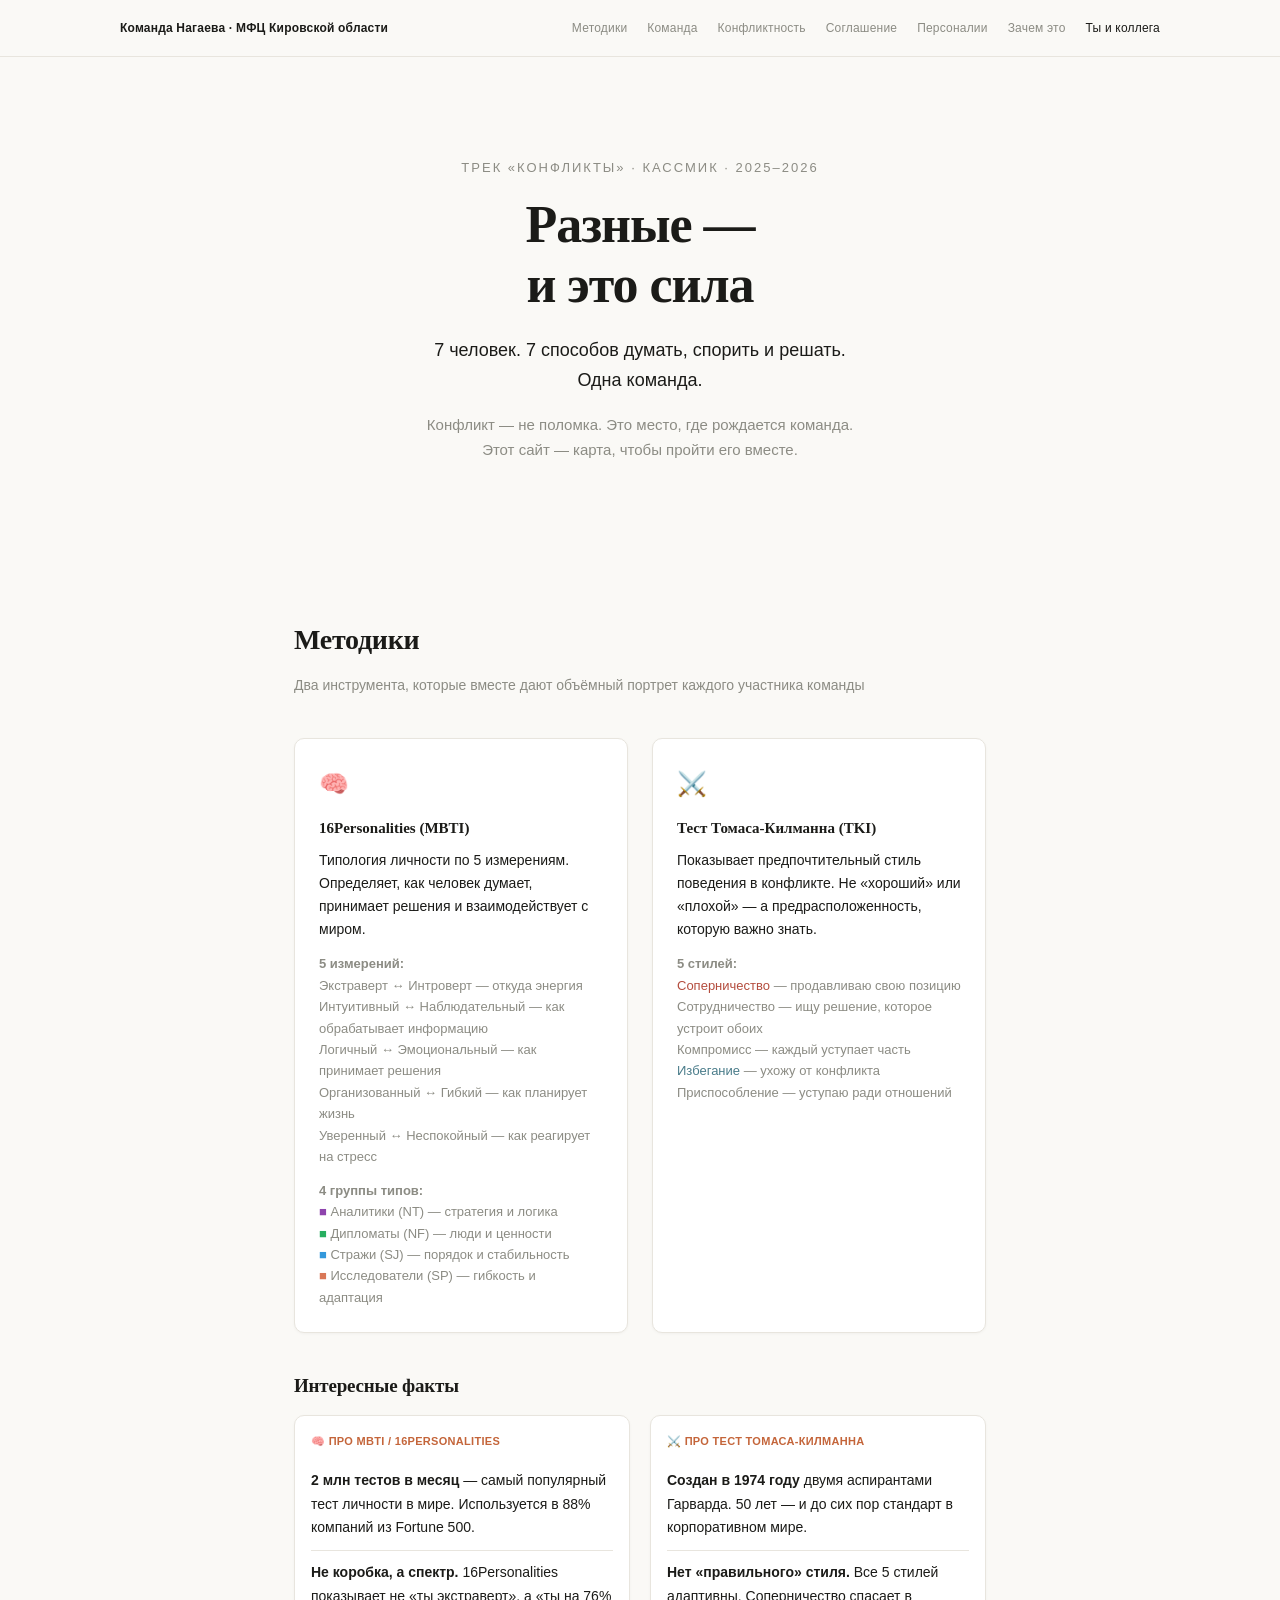
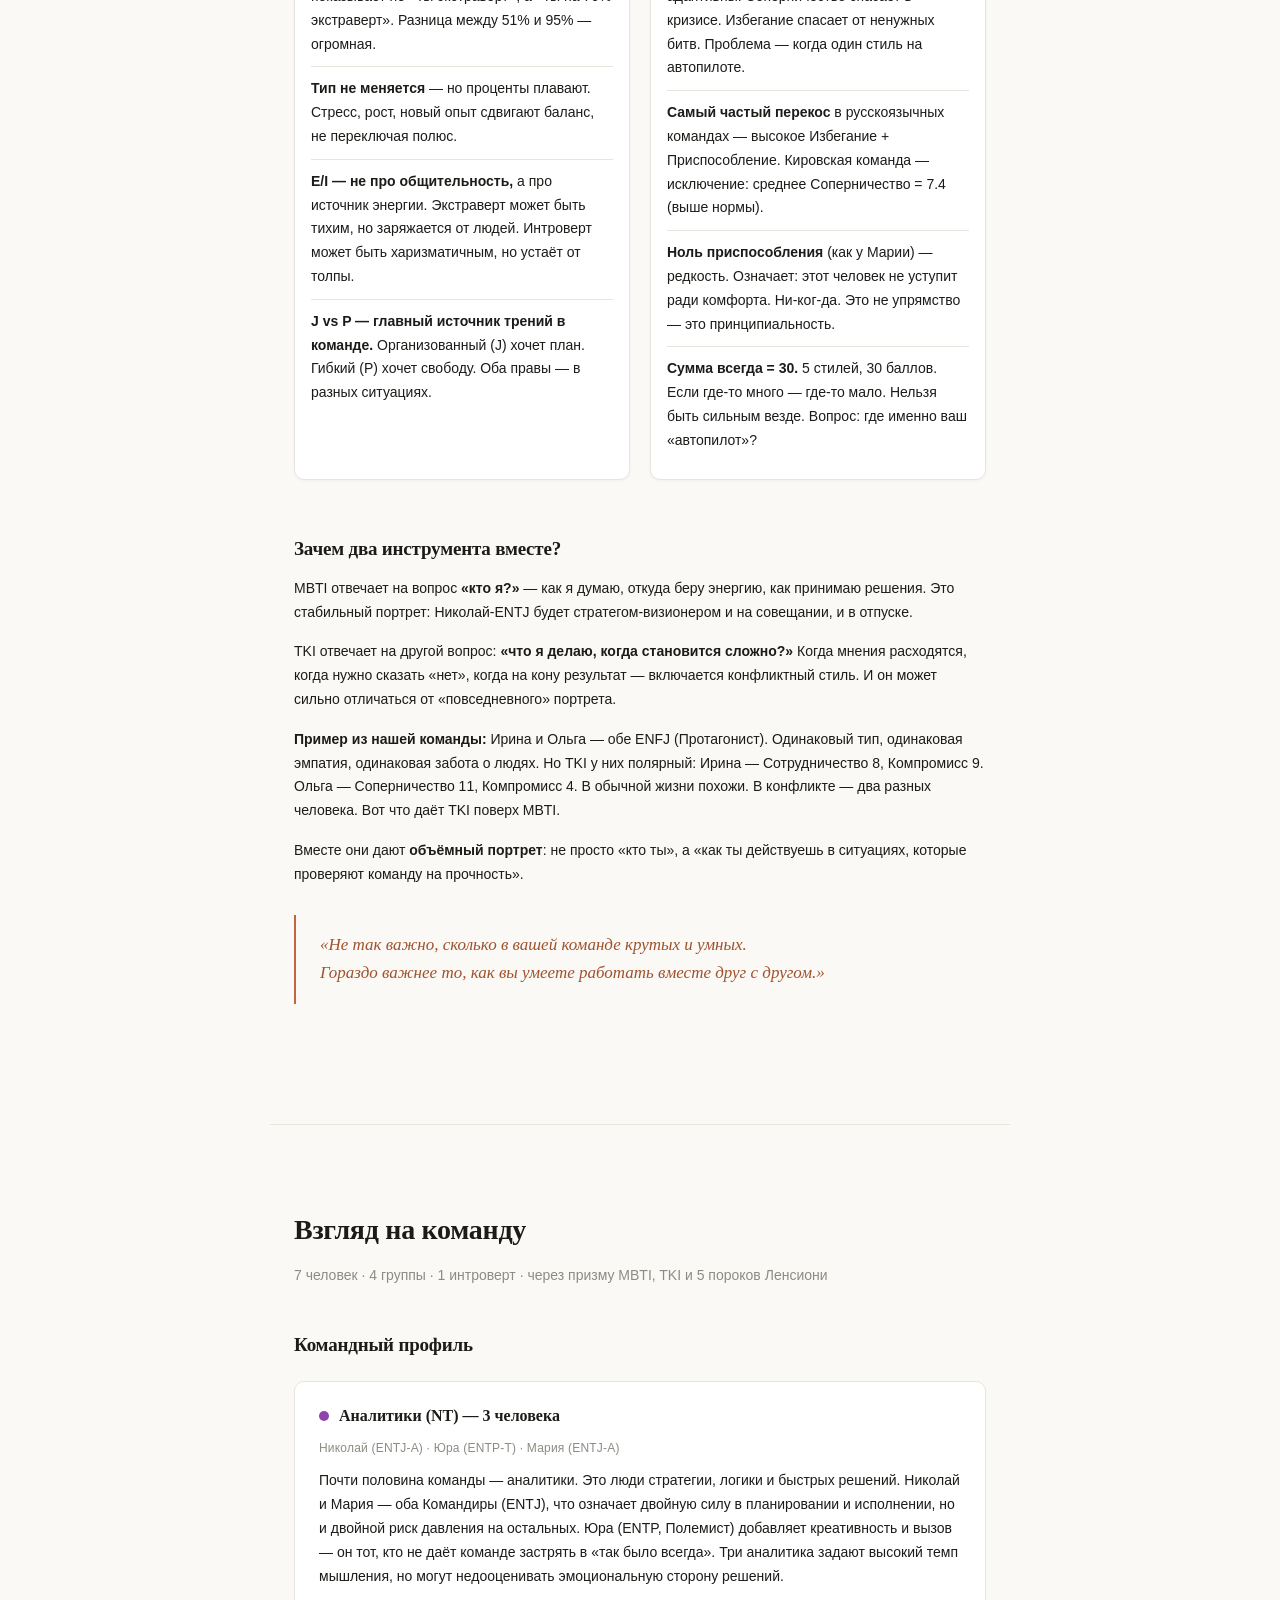
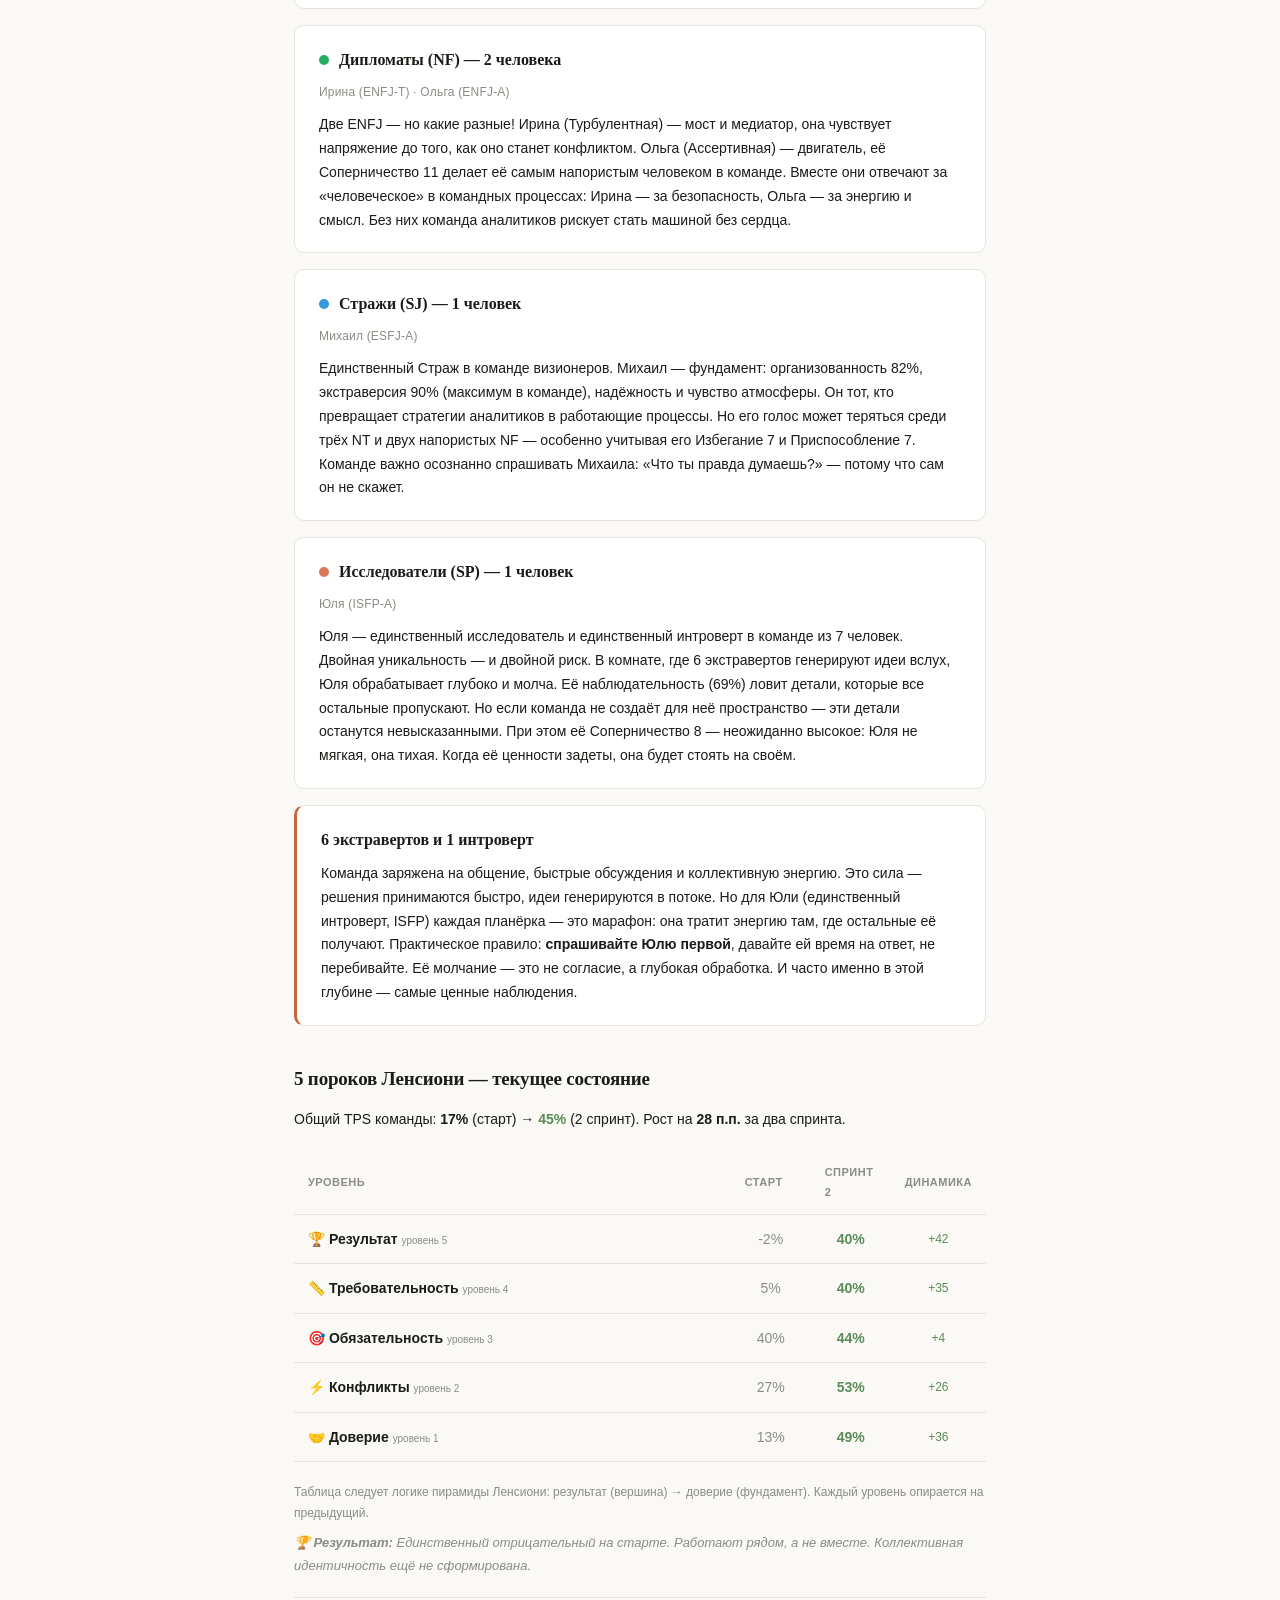
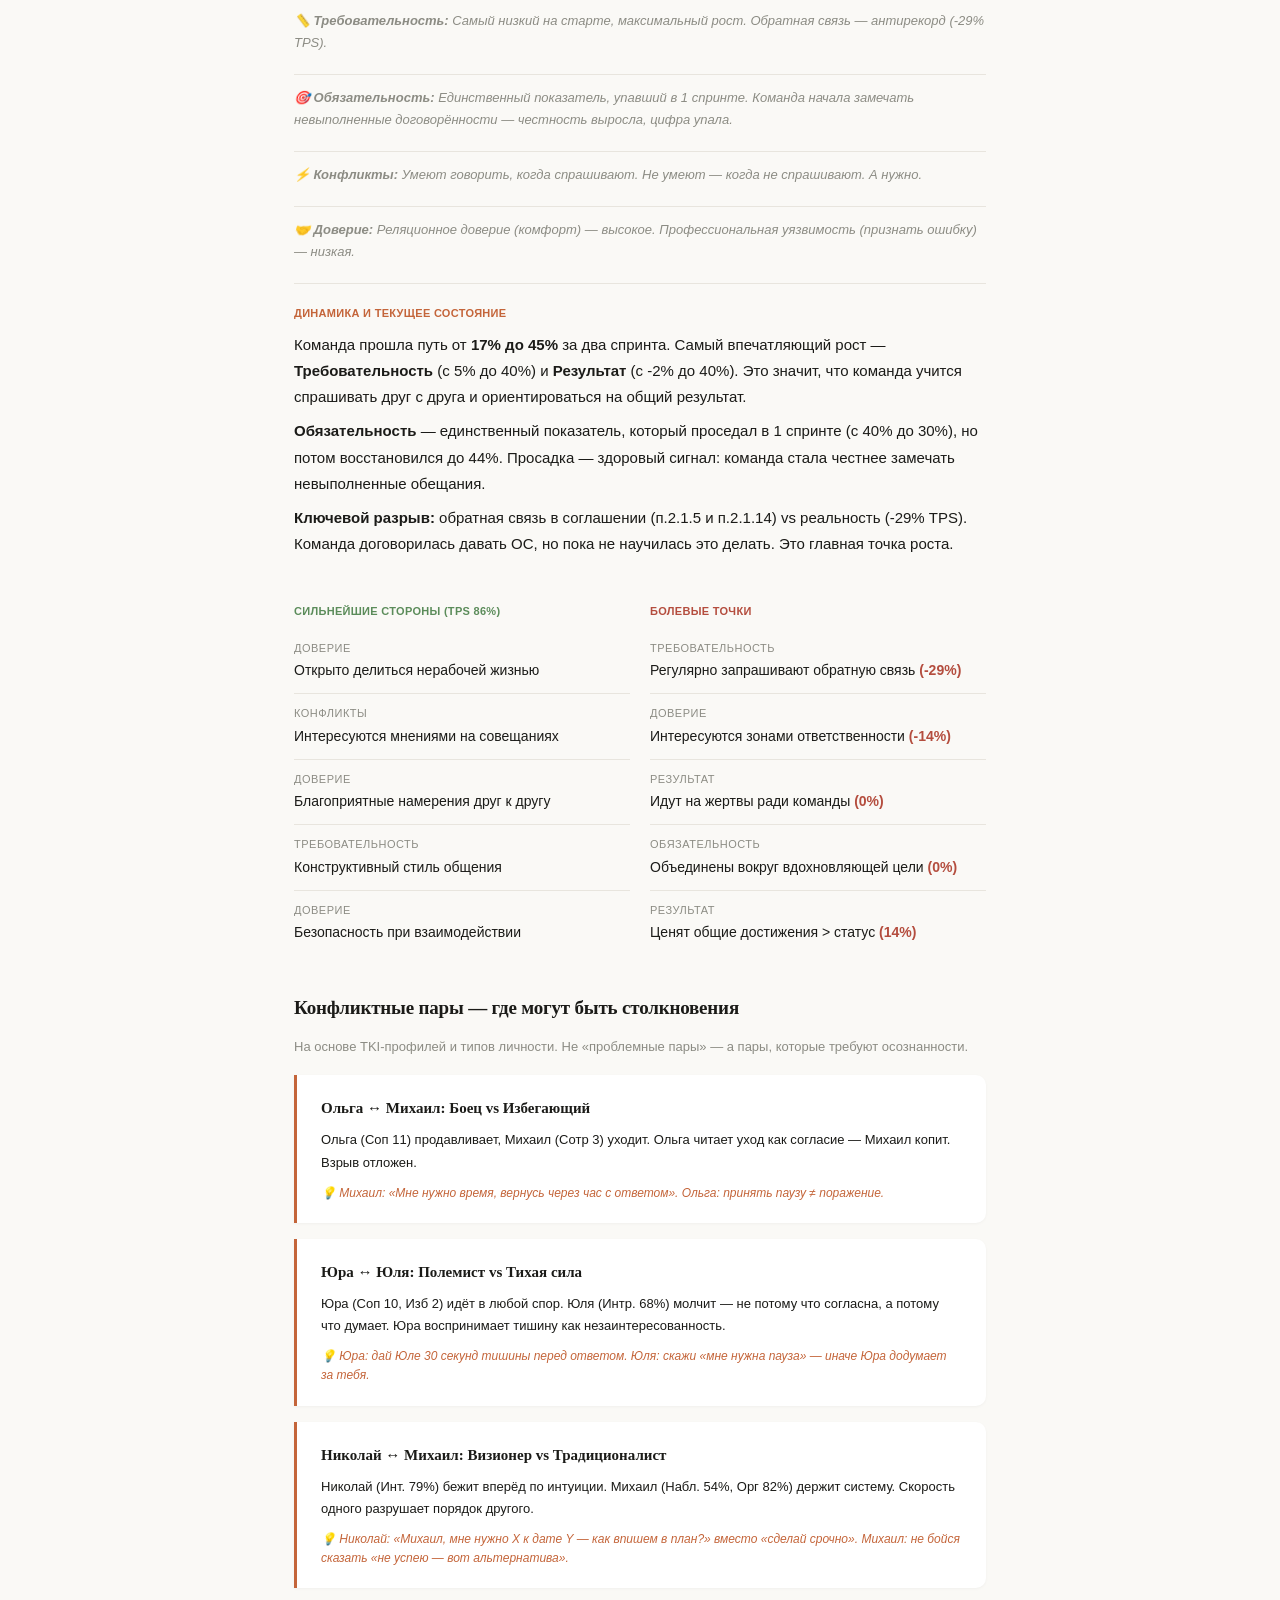
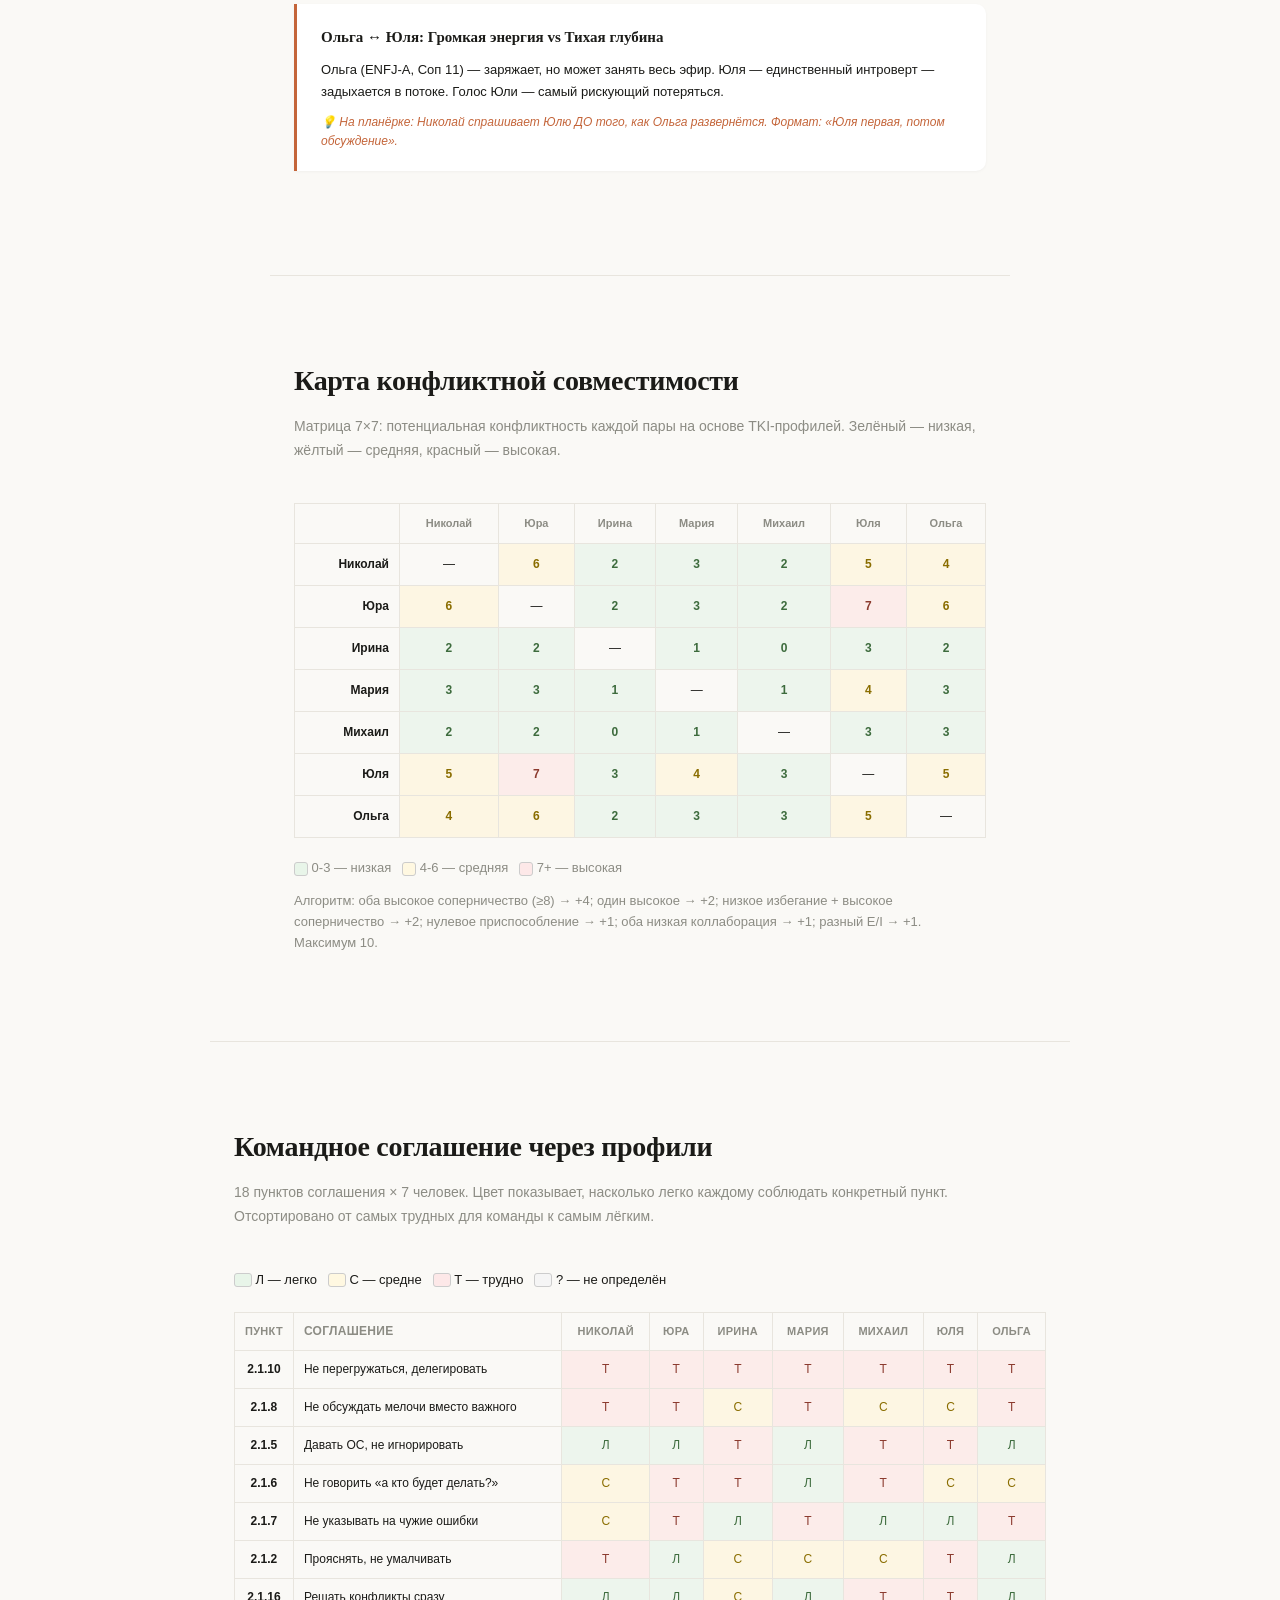
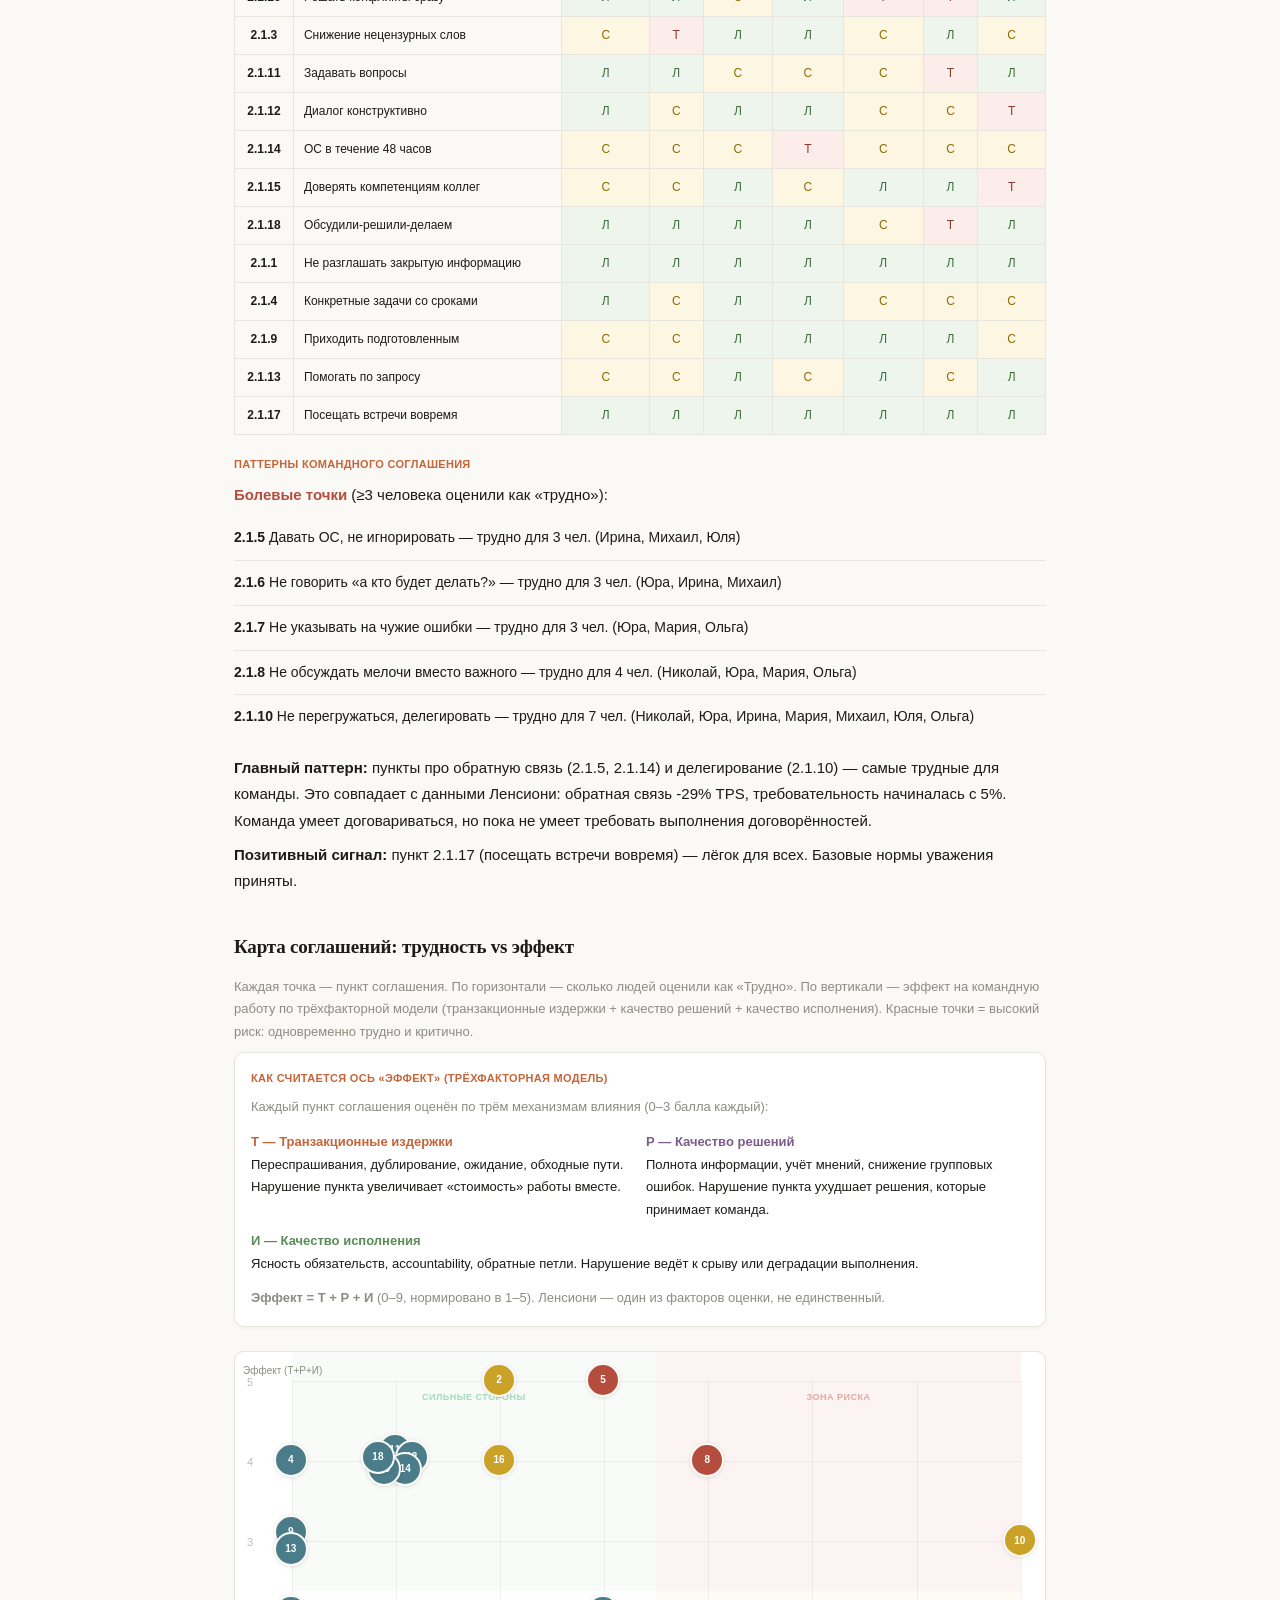
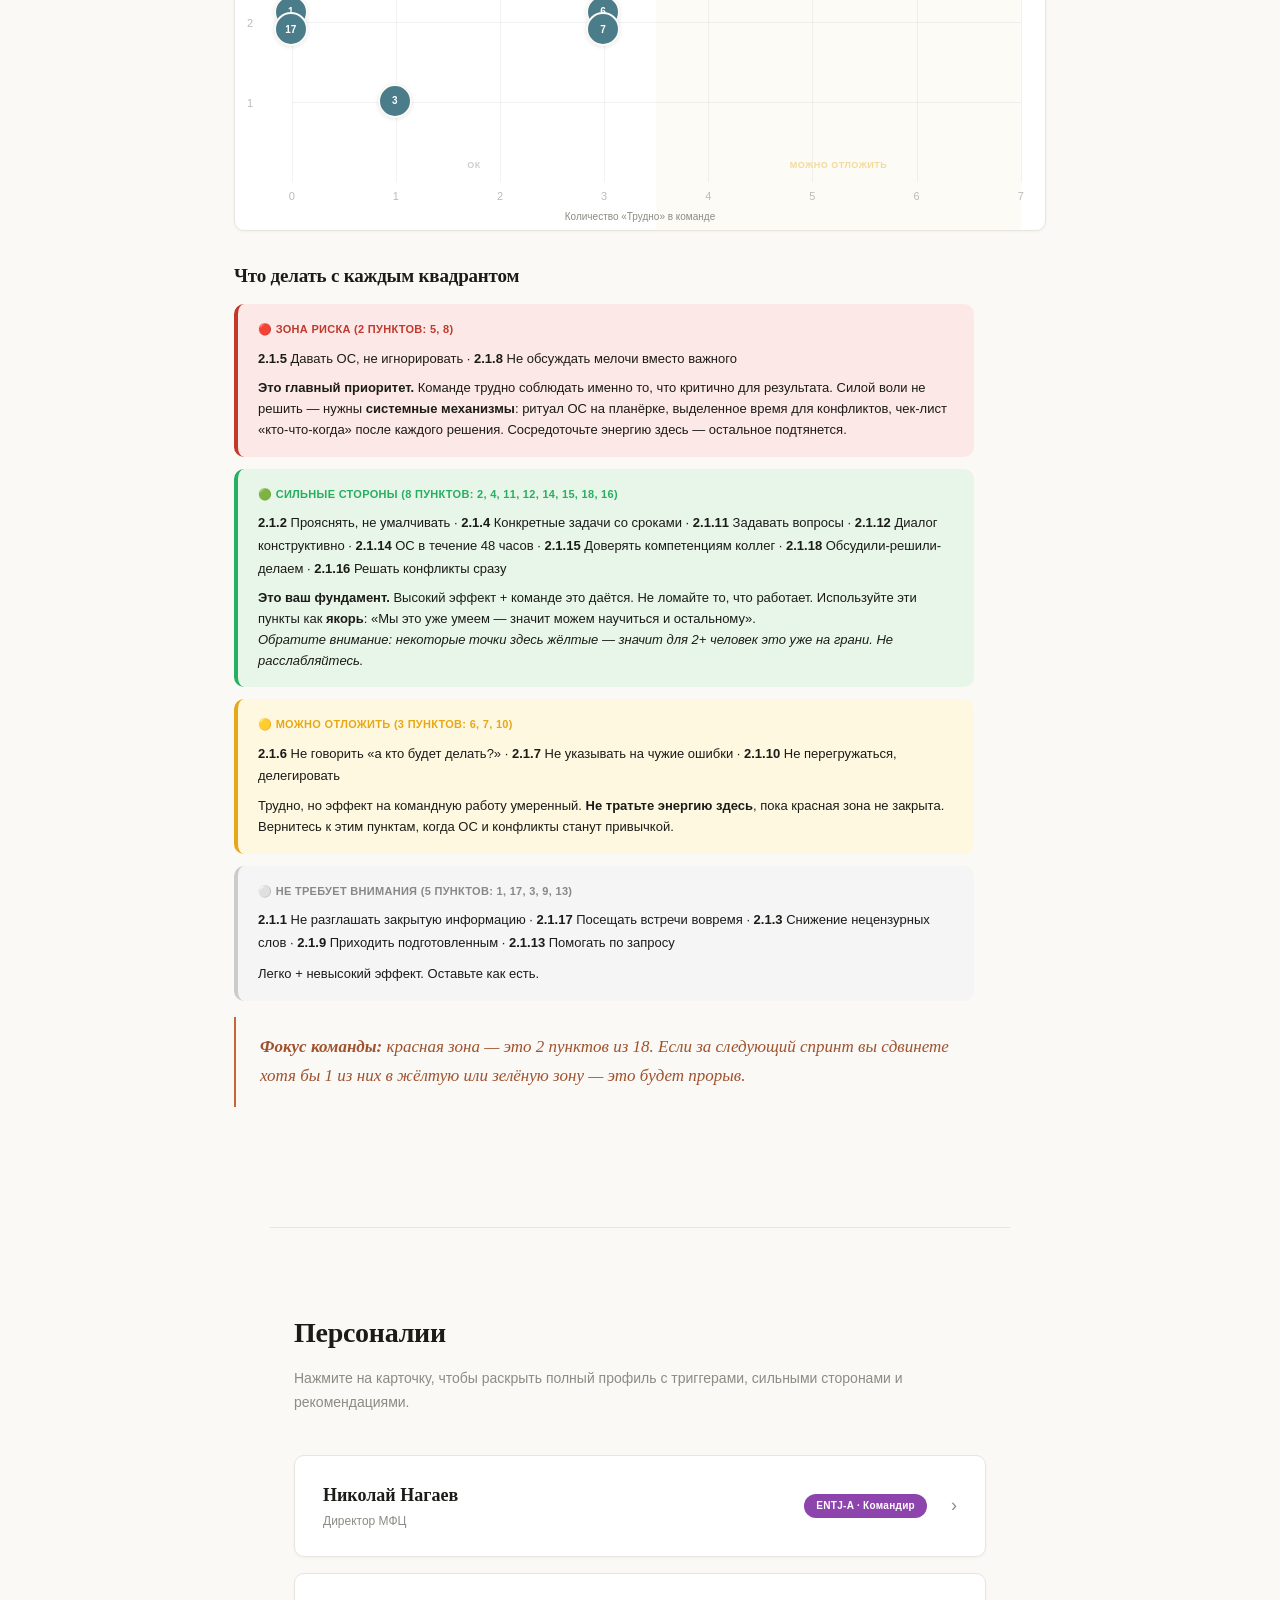
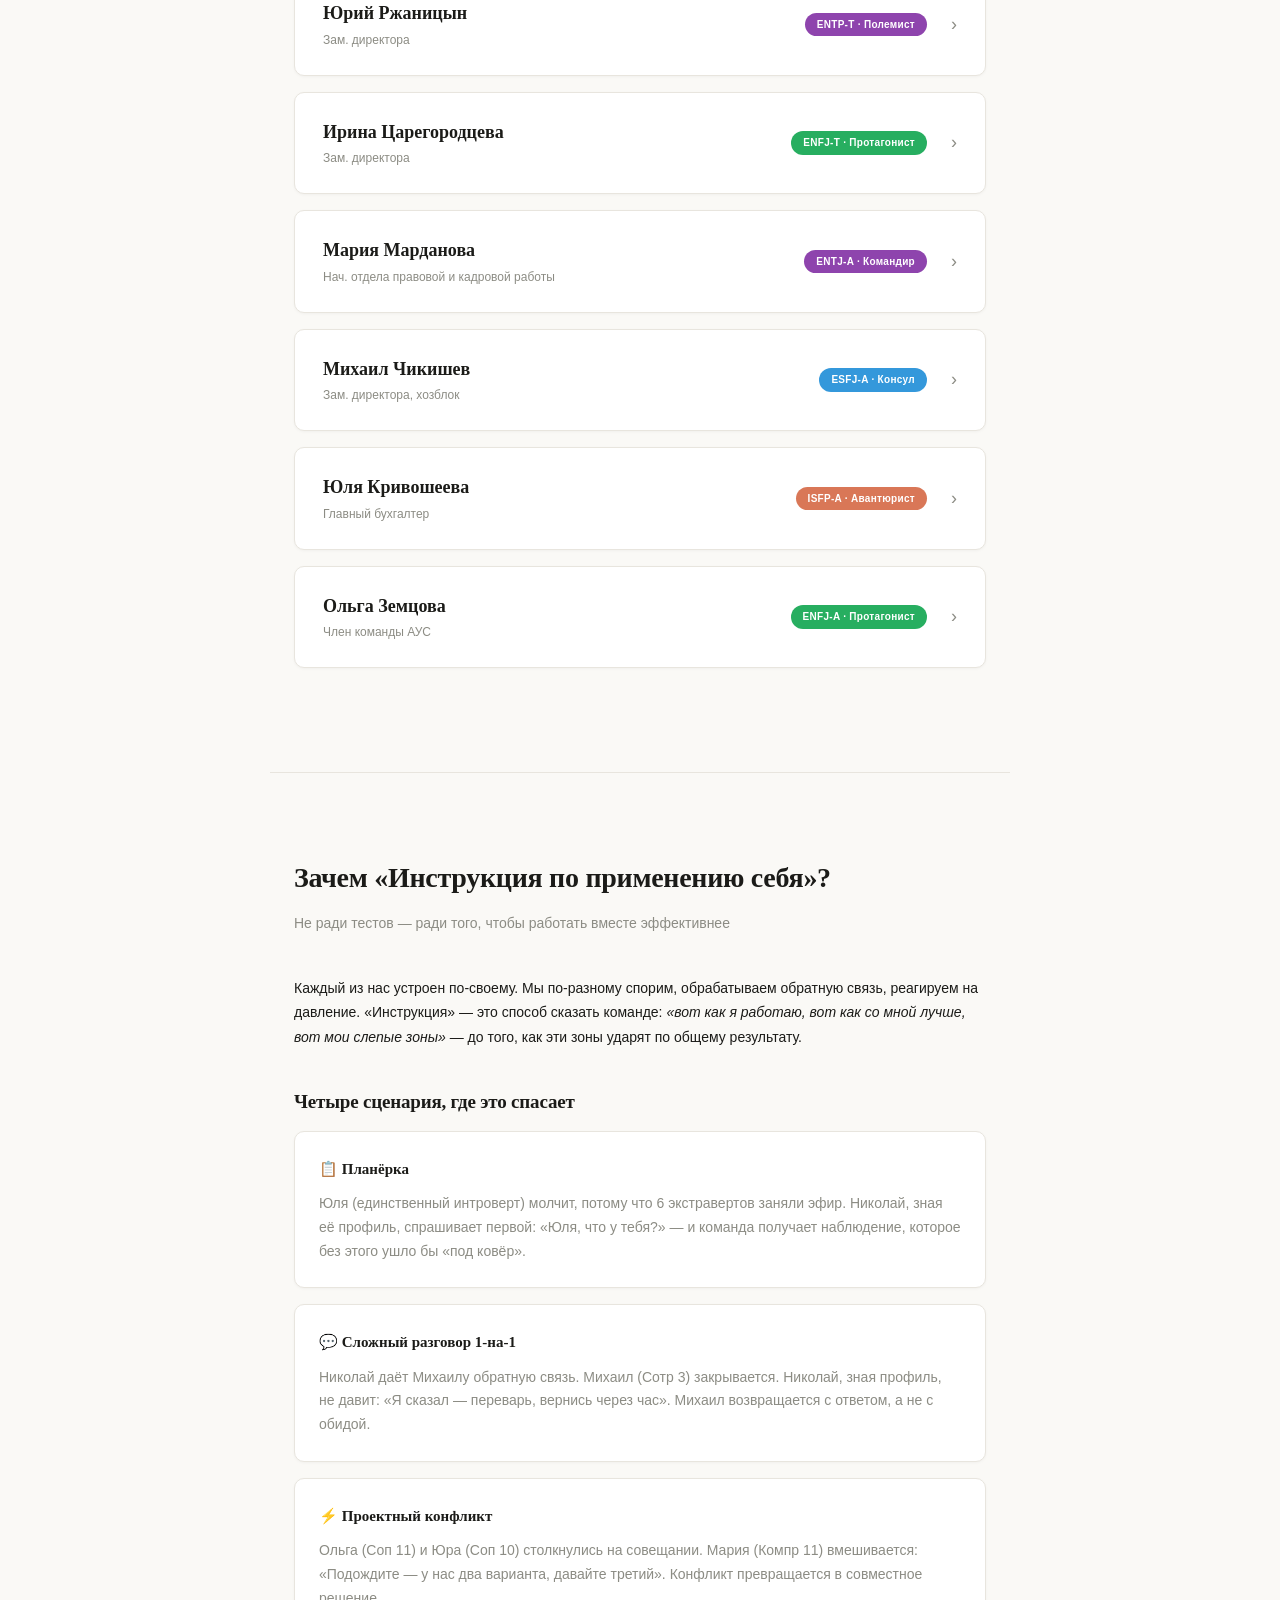
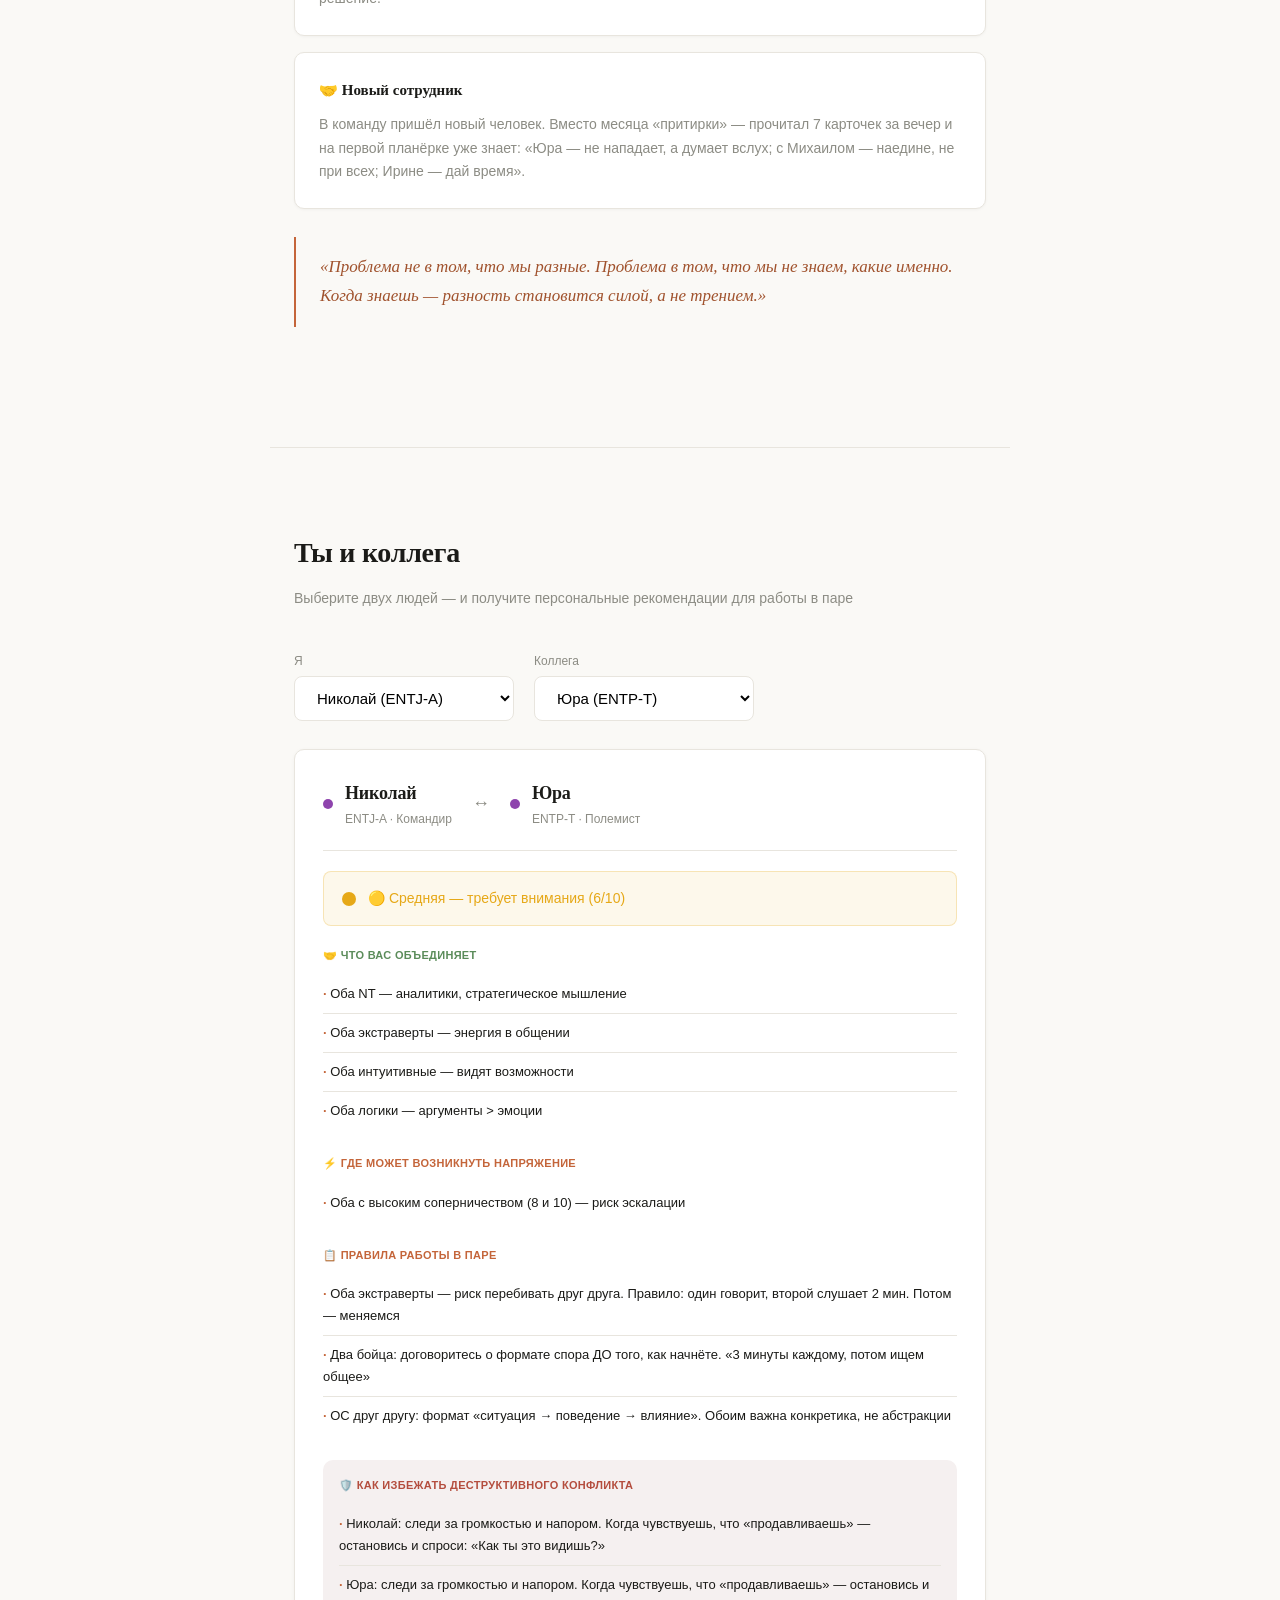
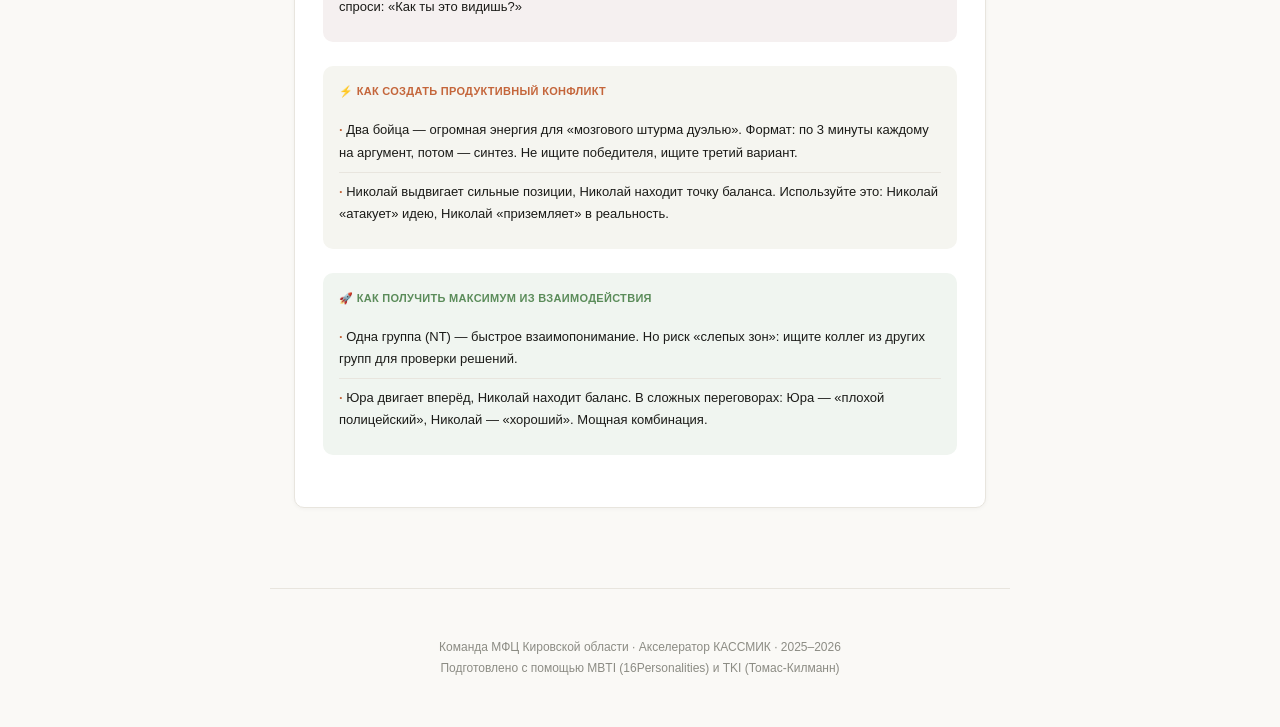
==== index.html @ a06f2579 "Team profile site — МФЦ Кировской области Инструкция по применению себя: MBTI + TKI профили команды," ====
<!DOCTYPE html>
<html lang="ru">
<head>
<meta charset="utf-8">
<meta name="viewport" content="width=device-width, initial-scale=1">
<title>Инструкция по применению себя — Команда МФЦ Кировской области</title>
<link rel="stylesheet" href="style-anthropic.css">
</head>
<body>

<!-- NAV -->
<nav class="nav">
<div class="nav-inner">
  <span class="nav-logo">Команда Нагаева · МФЦ Кировской области</span>
  <a href="#methods">Методики</a>
  <a href="#team">Команда</a>
  <a href="#conflict-matrix">Конфликтность</a>
  <a href="#agreement">Соглашение</a>
  <a href="#people">Персоналии</a>
  <a href="#why">Зачем это</a>
  <a href="#compare">Ты и коллега</a>
</div>
</nav>

<!-- HERO -->
<div class="hero">
  <p style="font-size:13px;text-transform:uppercase;letter-spacing:2px;color:var(--muted);margin-bottom:16px">Трек «Конфликты» · КАССМИК · 2025–2026</p>
  <h1>Разные —<br>и это сила</h1>
  <p style="font-size:18px;color:var(--fg);max-width:640px;margin:0 auto 16px;font-weight:500">7 человек. 7 способов думать, спорить и решать.<br>Одна команда.</p>
  <p style="font-size:15px;color:var(--muted);max-width:580px;margin:0 auto">Конфликт — не поломка. Это место, где рождается команда.<br>Этот сайт — карта, чтобы пройти его вместе.</p>
</div>

<!-- §1 МЕТОДИКИ -->
<section id="methods">
  <div class="section-title">Методики</div>
  <div class="section-sub">Два инструмента, которые вместе дают объёмный портрет каждого участника команды</div>

  <div class="method-grid">
    <div class="method-card">
      <div class="method-icon">🧠</div>
      <h4>16Personalities (MBTI)</h4>
      <p>Типология личности по 5 измерениям. Определяет, как человек думает, принимает решения и взаимодействует с миром.</p>
      <div class="method-list" style="margin-top:12px">
        <strong>5 измерений:</strong><br>
        Экстраверт ↔ Интроверт — откуда энергия<br>
        Интуитивный ↔ Наблюдательный — как обрабатывает информацию<br>
        Логичный ↔ Эмоциональный — как принимает решения<br>
        Организованный ↔ Гибкий — как планирует жизнь<br>
        Уверенный ↔ Неспокойный — как реагирует на стресс
      </div>
      <div class="method-list" style="margin-top:12px">
        <strong>4 группы типов:</strong><br>
        <span style="color:#8e44ad">■</span> Аналитики (NT) — стратегия и логика<br>
        <span style="color:#27ae60">■</span> Дипломаты (NF) — люди и ценности<br>
        <span style="color:#3498db">■</span> Стражи (SJ) — порядок и стабильность<br>
        <span style="color:#d97757">■</span> Исследователи (SP) — гибкость и адаптация
      </div>
    </div>
    <div class="method-card">
      <div class="method-icon">⚔️</div>
      <h4>Тест Томаса-Килманна (TKI)</h4>
      <p>Показывает предпочтительный стиль поведения в конфликте. Не «хороший» или «плохой» — а предрасположенность, которую важно знать.</p>
      <div class="method-list" style="margin-top:12px">
        <strong>5 стилей:</strong><br>
        <span style="color:var(--red)">Соперничество</span> — продавливаю свою позицию<br>
        Сотрудничество — ищу решение, которое устроит обоих<br>
        Компромисс — каждый уступает часть<br>
        <span style="color:var(--blue)">Избегание</span> — ухожу от конфликта<br>
        Приспособление — уступаю ради отношений
      </div>
    </div>
  </div>

  <div id="methods-narrative"></div>

  <div class="quote">
    «Не так важно, сколько в вашей команде крутых и умных.<br>
    Гораздо важнее то, как вы умеете работать вместе друг с другом.»
  </div>
</section>

<!-- §2 КОМАНДА -->
<section id="team">
  <div class="section-title">Взгляд на команду</div>
  <div class="section-sub">7 человек · 4 группы · 1 интроверт · через призму MBTI, TKI и 5 пороков Ленсиони</div>

  <h3>Командный профиль</h3>
  <div id="team-narrative"></div>

  <h3>5 пороков Ленсиони — текущее состояние</h3>
  <div id="lencioni-container"></div>

  <h3>Конфликтные пары — где могут быть столкновения</h3>
  <p style="font-size:13px;color:var(--muted);margin-bottom:16px">На основе TKI-профилей и типов личности. Не «проблемные пары» — а пары, которые требуют осознанности.</p>
  <div id="conflict-pairs"></div>
</section>

<!-- §2.5 МАТРИЦА КОНФЛИКТНОСТИ -->
<section id="conflict-matrix">
  <div class="section-title">Карта конфликтной совместимости</div>
  <div class="section-sub">Матрица 7×7: потенциальная конфликтность каждой пары на основе TKI-профилей. Зелёный — низкая, жёлтый — средняя, красный — высокая.</div>
  <div id="conflict-matrix-container"></div>
</section>

<!-- §3 СОГЛАШЕНИЕ -->
<section id="agreement">
  <div class="section-title">Командное соглашение через профили</div>
  <div class="section-sub">18 пунктов соглашения × 7 человек. Цвет показывает, насколько легко каждому соблюдать конкретный пункт.<br>Отсортировано от самых трудных для команды к самым лёгким.</div>

  <div style="margin-bottom:12px;font-size:13px">
    <span style="display:inline-block;width:18px;height:14px;background:#e8f5e9;border:1px solid #ccc;vertical-align:middle;border-radius:3px"></span> Л — легко &nbsp;
    <span style="display:inline-block;width:18px;height:14px;background:#fff8e1;border:1px solid #ccc;vertical-align:middle;border-radius:3px"></span> С — средне &nbsp;
    <span style="display:inline-block;width:18px;height:14px;background:#fde8e8;border:1px solid #ccc;vertical-align:middle;border-radius:3px"></span> Т — трудно &nbsp;
    <span style="display:inline-block;width:18px;height:14px;background:#f5f5f5;border:1px solid #ccc;vertical-align:middle;border-radius:3px"></span> ? — не определён
  </div>
  <div id="heatmap-container"></div>

  <div id="agreement-summary"></div>

  <h3>Карта соглашений: трудность vs эффект</h3>
  <p style="font-size:13px;color:var(--muted);margin-bottom:8px">Каждая точка — пункт соглашения. По горизонтали — сколько людей оценили как «Трудно». По вертикали — эффект на командную работу по трёхфакторной модели (транзакционные издержки + качество решений + качество исполнения). Красные точки = высокий риск: одновременно трудно и критично.</p>
  <div id="scatter-container"></div>
</section>

<!-- §4 ПЕРСОНАЛИИ -->
<section id="people">
  <div class="section-title">Персоналии</div>
  <div class="section-sub">Нажмите на карточку, чтобы раскрыть полный профиль с триггерами, сильными сторонами и рекомендациями.</div>
  <div id="person-cards"></div>
</section>

<!-- §5 ЗАЧЕМ -->
<section id="why">
  <div class="section-title">Зачем «Инструкция по применению себя»?</div>
  <div class="section-sub">Не ради тестов — ради того, чтобы работать вместе эффективнее</div>

  <p style="font-size:14px;max-width:700px;margin-bottom:24px">Каждый из нас устроен по-своему. Мы по-разному спорим, обрабатываем обратную связь, реагируем на давление. «Инструкция» — это способ сказать команде: <em>«вот как я работаю, вот как со мной лучше, вот мои слепые зоны»</em> — до того, как эти зоны ударят по общему результату.</p>

  <h3>Четыре сценария, где это спасает</h3>

  <div class="scenario">
    <div class="scenario-title">📋 Планёрка</div>
    <p>Юля (единственный интроверт) молчит, потому что 6 экстравертов заняли эфир. Николай, зная её профиль, спрашивает первой: «Юля, что у тебя?» — и команда получает наблюдение, которое без этого ушло бы «под ковёр».</p>
  </div>
  <div class="scenario">
    <div class="scenario-title">💬 Сложный разговор 1-на-1</div>
    <p>Николай даёт Михаилу обратную связь. Михаил (Сотр 3) закрывается. Николай, зная профиль, не давит: «Я сказал — переварь, вернись через час». Михаил возвращается с ответом, а не с обидой.</p>
  </div>
  <div class="scenario">
    <div class="scenario-title">⚡ Проектный конфликт</div>
    <p>Ольга (Соп 11) и Юра (Соп 10) столкнулись на совещании. Мария (Компр 11) вмешивается: «Подождите — у нас два варианта, давайте третий». Конфликт превращается в совместное решение.</p>
  </div>
  <div class="scenario">
    <div class="scenario-title">🤝 Новый сотрудник</div>
    <p>В команду пришёл новый человек. Вместо месяца «притирки» — прочитал 7 карточек за вечер и на первой планёрке уже знает: «Юра — не нападает, а думает вслух; с Михаилом — наедине, не при всех; Ирине — дай время».</p>
  </div>

  <div class="quote">
    «Проблема не в том, что мы разные. Проблема в том, что мы не знаем, какие именно. Когда знаешь — разность становится силой, а не трением.»
  </div>
</section>

<!-- §6 ТЫ И КОЛЛЕГА -->
<section id="compare">
  <div class="section-title">Ты и коллега</div>
  <div class="section-sub">Выберите двух людей — и получите персональные рекомендации для работы в паре</div>

  <div class="pair-select">
    <div>
      <label style="font-size:12px;color:var(--muted);display:block;margin-bottom:4px">Я</label>
      <select id="select-a"></select>
    </div>
    <div>
      <label style="font-size:12px;color:var(--muted);display:block;margin-bottom:4px">Коллега</label>
      <select id="select-b"></select>
    </div>
  </div>

  <div id="pair-result" class="pair-result"></div>
</section>

<!-- FOOTER -->
<div class="footer">
  Команда МФЦ Кировской области · Акселератор КАССМИК · 2025–2026<br>
  Подготовлено с помощью MBTI (16Personalities) и TKI (Томас-Килманн)
</div>

<script src="data.js"></script>
<script src="app.js"></script>
</body>
</html>
---- style-anthropic.css ----
/* ═══════════════════════════════════════
   Anthropic-inspired theme
   Warm minimalism · generous space · quiet confidence
   ═══════════════════════════════════════ */
:root{
  --bg:#FAF9F6; --fg:#1B1B18; --muted:#8C8C84; --border:#E8E5DE;
  --surface:#FFFFFF; --accent:#C4653A; --accent2:#A0522D;
  --green:#5B8C5A; --red:#B44D3E; --orange:#C4653A; --yellow:#C9A227;
  --purple:#7C5C8A; --blue:#4A7C8A;
  --radius:10px; --max-w:740px;
  --font-body:'Source Serif 4','Georgia','Times New Roman',serif;
  --font-ui:-apple-system,'Helvetica Neue','Segoe UI',sans-serif;
}
*{box-sizing:border-box;margin:0;padding:0}
body{font-family:var(--font-ui);font-size:15px;line-height:1.75;color:var(--fg);background:var(--bg);-webkit-font-smoothing:antialiased}
a{color:var(--accent);text-decoration:none}
a:hover{text-decoration:underline}

/* ─── NAV ─── */
.nav{position:sticky;top:0;z-index:100;background:rgba(250,249,246,.95);backdrop-filter:blur(16px);border-bottom:1px solid var(--border);padding:0 24px}
.nav-inner{max-width:1040px;margin:0 auto;display:flex;align-items:center;gap:20px;height:56px;overflow-x:auto;white-space:nowrap;scrollbar-width:none;-ms-overflow-style:none}
.nav-inner::-webkit-scrollbar{display:none}
.nav a{font-size:12px;color:var(--muted);font-weight:500;transition:color .2s;letter-spacing:.2px;flex-shrink:0}
.nav a:hover,.nav a.active{color:var(--fg);text-decoration:none}
.nav-logo{font-weight:600;font-size:12px;color:var(--fg);margin-right:auto;letter-spacing:.2px;flex-shrink:0}

/* ─── HERO ─── */
.hero{max-width:var(--max-w);margin:0 auto;padding:100px 24px 72px;text-align:center}
.hero h1{font-family:var(--font-body);font-size:clamp(32px,6vw,52px);font-weight:700;line-height:1.15;margin-bottom:20px;letter-spacing:-.02em;color:var(--fg)}
.hero p{font-size:17px;color:var(--muted);max-width:520px;margin:0 auto;line-height:1.7}

/* ─── SECTIONS ─── */
section{max-width:var(--max-w);margin:0 auto;padding:80px 24px}
section+section{border-top:1px solid var(--border);margin-top:8px}
.section-title{font-family:var(--font-body);font-size:28px;font-weight:700;margin-bottom:10px;letter-spacing:-.01em}
.section-sub{font-size:14px;color:var(--muted);margin-bottom:40px;line-height:1.7}
h3{font-family:var(--font-body);font-size:19px;font-weight:600;margin:36px 0 12px;letter-spacing:-.01em}
h4{font-size:14px;font-weight:600;margin:20px 0 8px;color:var(--accent);letter-spacing:.3px;text-transform:uppercase;font-size:11px}

/* ─── CARDS ─── */
.card{background:var(--surface);border:1px solid var(--border);border-radius:var(--radius);padding:24px 28px;margin-bottom:16px;box-shadow:0 1px 3px rgba(0,0,0,.04)}
.card-header{display:flex;align-items:center;gap:16px;cursor:pointer}
.card-name{font-family:var(--font-body);font-size:18px;font-weight:600}
.card-type{font-size:12px;color:var(--muted)}
.card-pill{font-size:10px;font-weight:600;color:#fff;padding:3px 12px;border-radius:100px;margin-left:auto;flex-shrink:0;letter-spacing:.3px}
.card-body{display:none;margin-top:20px;padding-top:20px;border-top:1px solid var(--border)}
.card.open .card-body{display:block}
.card-toggle{font-size:18px;color:var(--muted);transition:transform .2s;margin-left:8px}
.card.open .card-toggle{transform:rotate(90deg)}

/* ─── TRAITS ─── */
.traits-row{display:grid;grid-template-columns:repeat(3,1fr);gap:12px;margin:16px 0}
.trait-box{background:var(--bg);border:1px solid var(--border);border-radius:8px;padding:16px;text-align:left}
.trait-label{font-size:13px;font-weight:600;color:var(--fg);margin-bottom:8px}
.trait-desc{font-size:12px;color:var(--muted);line-height:1.6}

/* ─── BARS ─── */
.bar-row{display:flex;align-items:center;gap:8px;margin-bottom:8px;font-size:12px}
.bar-label{width:90px;text-align:right;color:var(--muted);flex-shrink:0}
.bar-label strong{color:var(--fg)}
.bar-bg{flex:1;height:8px;background:var(--border);border-radius:4px;overflow:hidden}
.bar-fill{height:100%;border-radius:4px}
.bar-val{width:30px;font-weight:700;text-align:center;flex-shrink:0}
.bar-val.hi{color:var(--red)}.bar-val.lo{color:var(--blue)}

/* ─── HEATMAP ─── */
.heatmap{width:100%;border-collapse:collapse;font-size:12px;margin:20px 0}
.heatmap th,.heatmap td{padding:8px 10px;text-align:center;border:1px solid var(--border)}
.heatmap th{background:var(--bg);font-weight:600;font-size:11px;color:var(--muted);text-transform:uppercase;letter-spacing:.3px}
.heatmap td.L{background:#EDF5ED;color:#3D6B3D}.heatmap td.M{background:#FDF6E3;color:#8A6D00}.heatmap td.H{background:#FCECEA;color:#8B3A2E}
.heatmap td.Q{background:var(--bg);color:#ccc}
.heatmap .pt-id{font-weight:600;width:50px;font-variant-numeric:tabular-nums}
.heatmap .pt-text{text-align:left;max-width:240px;font-size:12px}

/* ─── CONFLICT MATRIX ─── */
.conflict-matrix{width:100%;border-collapse:collapse;font-size:12px;margin:20px 0}
.conflict-matrix th,.conflict-matrix td{padding:10px;text-align:center;border:1px solid var(--border);min-width:52px}
.conflict-matrix th{background:var(--bg);font-weight:600;font-size:11px;color:var(--muted)}
.conflict-matrix td.cm-self{background:var(--bg)}
.conflict-matrix td.cm-green{background:#EDF5ED;color:#3D6B3D;font-weight:600}
.conflict-matrix td.cm-yellow{background:#FDF6E3;color:#8A6D00;font-weight:600}
.conflict-matrix td.cm-red{background:#FCECEA;color:#8B3A2E;font-weight:600}
.conflict-matrix .cm-name{text-align:right;font-weight:600;white-space:nowrap}

/* ─── LENCIONI ─── */
.lenc-table{width:100%;border-collapse:collapse;font-size:14px;margin:20px 0}
.lenc-table th,.lenc-table td{padding:12px 14px;text-align:left;border-bottom:1px solid var(--border)}
.lenc-table th{font-weight:600;font-size:11px;color:var(--muted);text-transform:uppercase;letter-spacing:.5px}
.lenc-table td:nth-child(2),.lenc-table td:nth-child(3),.lenc-table td:nth-child(4){text-align:center;width:80px}
.lenc-table .lenc-start{color:var(--muted)}.lenc-table .lenc-s2{font-weight:700;color:var(--green)}
.lenc-table .lenc-delta{font-size:12px}.lenc-table .lenc-delta.positive{color:var(--green)}.lenc-table .lenc-delta.negative{color:var(--red)}
.lenc-insight{font-size:13px;color:var(--muted);font-style:italic;padding:6px 0 20px 0;border-bottom:1px solid var(--border);line-height:1.7}
.lenc-insight:last-child{border:none}

/* ─── PAIR COMPARE ─── */
.pair-select{display:flex;gap:20px;margin-bottom:28px;flex-wrap:wrap}
.pair-select select{font-size:15px;padding:12px 18px;border:1px solid var(--border);border-radius:8px;background:var(--surface);min-width:220px;font-family:var(--font-ui)}
.pair-result{background:var(--surface);border:1px solid var(--border);border-radius:var(--radius);padding:28px;display:none;box-shadow:0 1px 3px rgba(0,0,0,.04)}
.pair-result.visible{display:block}
.pair-section{margin-bottom:24px}
.pair-section h4{margin-bottom:10px}
.pair-list{list-style:none;padding:0}
.pair-list li{padding:8px 0;border-bottom:1px solid var(--border);font-size:13px;line-height:1.7}
.pair-list li:last-child{border:none}
.pair-list li::before{content:'→ ';color:var(--accent);font-weight:600}
.connect-item::before{content:'· '!important;color:var(--green)}.tension-item::before{content:'· '!important;color:var(--red)}.rule-item::before{content:'· '!important;color:var(--accent)}
.avoid-item::before{content:'· '!important;color:var(--blue)}.productive-item::before{content:'· '!important;color:var(--orange)}.maxval-item::before{content:'· '!important;color:var(--green)}

/* ─── TRAFFIC LIGHT ─── */
.traffic-light{display:flex;align-items:center;gap:12px;padding:14px 18px;border-radius:8px;margin-bottom:20px;font-size:14px;font-weight:500;background:var(--surface);border:1px solid var(--border)}
.traffic-dot{width:14px;height:14px;border-radius:50%;flex-shrink:0}

/* ─── CONFLICT PAIRS ─── */
.conflict-card{border-left:3px solid var(--orange);background:var(--surface);border-radius:0 var(--radius) var(--radius) 0;padding:20px 24px;margin-bottom:16px;box-shadow:0 1px 3px rgba(0,0,0,.04)}
.conflict-title{font-family:var(--font-body);font-weight:600;font-size:15px;margin-bottom:8px}
.conflict-desc{font-size:13px;margin-bottom:10px;color:var(--fg);line-height:1.7}
.conflict-tip{font-size:12px;color:var(--accent);font-style:italic;line-height:1.6}

/* ─── GRID ─── */
.grid-2{display:grid;grid-template-columns:1fr 1fr;gap:20px}
@media(max-width:640px){.grid-2{grid-template-columns:1fr}.traits-row{grid-template-columns:1fr}.pair-select{flex-direction:column}}

/* ─── QUOTE ─── */
.quote{font-family:var(--font-body);font-size:17px;font-style:italic;color:var(--accent2);border-left:2px solid var(--accent);padding:16px 24px;margin:28px 0;background:transparent;border-radius:0;line-height:1.7}

/* ─── METHODOLOGY ─── */
.method-grid{display:grid;grid-template-columns:1fr 1fr;gap:24px;margin:24px 0}
.method-card{padding:24px;border:1px solid var(--border);border-radius:var(--radius);background:var(--surface);box-shadow:0 1px 3px rgba(0,0,0,.04)}
.method-card h4{margin-top:0;color:var(--fg);text-transform:none;font-size:15px;font-family:var(--font-body);font-weight:600;letter-spacing:0}
.method-icon{font-size:24px;margin-bottom:10px}
.method-list{font-size:13px;color:var(--muted);line-height:1.7}

/* ─── TEAM NARRATIVE ─── */
.team-narrative{margin:20px 0}
.team-group{padding:20px 24px;margin-bottom:16px;border:1px solid var(--border);border-radius:var(--radius);background:var(--surface)}
.team-group-header{display:flex;align-items:center;gap:10px;margin-bottom:8px}
.team-group-dot{width:10px;height:10px;border-radius:50%;flex-shrink:0}
.team-group-title{font-family:var(--font-body);font-size:16px;font-weight:600}
.team-group-members{font-size:12px;color:var(--muted);margin-bottom:10px;letter-spacing:.2px}
.team-group p{font-size:14px;line-height:1.7;color:var(--fg)}

/* ─── SCATTER PLOT ─── */
.scatter-chart{position:relative;width:100%;height:480px;border-radius:var(--radius);background:var(--surface);margin:24px 0;overflow:visible;border:1px solid var(--border);box-shadow:0 1px 3px rgba(0,0,0,.04)}
.scatter-quadrant{position:absolute;pointer-events:none;z-index:0}
.scatter-quadrant.q-tl{background:rgba(91,140,90,.04)}.scatter-quadrant.q-tr{background:rgba(180,77,62,.06)}
.scatter-quadrant.q-bl{background:transparent}.scatter-quadrant.q-br{background:rgba(201,162,39,.04)}
.scatter-qlabel{position:absolute;transform:translateX(-50%);font-size:9px;font-weight:600;letter-spacing:.5px;text-transform:uppercase;opacity:.4;pointer-events:none}
.scatter-gridline{position:absolute;pointer-events:none}
.scatter-gridline.h{left:7%;right:3%;height:1px;background:rgba(0,0,0,.05)}
.scatter-gridline.v{top:6%;bottom:10%;width:1px;background:rgba(0,0,0,.05)}
.scatter-axis-label-y{position:absolute;left:0;top:2%;font-size:10px;color:var(--muted);font-weight:500;padding-left:8px}
.scatter-axis-label-x{position:absolute;bottom:1%;left:50%;transform:translateX(-50%);font-size:10px;color:var(--muted);font-weight:500}
.scatter-ylabel{position:absolute;left:12px;font-size:11px;color:#bbb;font-weight:500;font-variant-numeric:tabular-nums}
.scatter-xlabel{position:absolute;bottom:24px;font-size:11px;color:#bbb;font-weight:500;transform:translateX(-50%);font-variant-numeric:tabular-nums}
.scatter-point{position:absolute;width:34px;height:34px;border-radius:50%;display:flex;align-items:center;justify-content:center;cursor:default;transition:transform .25s cubic-bezier(.4,0,.2,1),box-shadow .25s;z-index:2;border:2px solid var(--bg);box-shadow:0 1px 4px rgba(0,0,0,.1)}
.scatter-point.low{background:var(--blue)}.scatter-point.med{background:var(--yellow)}.scatter-point.high{background:var(--red)}
.scatter-point:hover{transform:scale(1.3);z-index:20;box-shadow:0 4px 16px rgba(0,0,0,.15)}
.scatter-point-label{font-size:10px;font-weight:700;color:#fff;font-variant-numeric:tabular-nums}
.scatter-tip{display:none;position:absolute;bottom:calc(100% + 10px);left:50%;transform:translateX(-50%);background:var(--fg);color:#fff;padding:14px 18px;border-radius:8px;font-size:12px;line-height:1.6;min-width:260px;max-width:340px;white-space:normal;z-index:30;box-shadow:0 8px 24px rgba(0,0,0,.2);pointer-events:none}
.scatter-tip::after{content:'';position:absolute;top:100%;left:50%;transform:translateX(-50%);border:6px solid transparent;border-top-color:var(--fg)}
.scatter-point:hover .scatter-tip{display:block}
.scatter-point.tip-below .scatter-tip{bottom:auto;top:calc(100% + 10px)}
.scatter-point.tip-below .scatter-tip::after{top:auto;bottom:100%;border-top-color:transparent;border-bottom-color:var(--fg)}
.scatter-point.tip-right .scatter-tip{left:0;transform:none}
.scatter-point.tip-right .scatter-tip::after{left:16px;transform:none}
.scatter-tip-title{font-weight:600;margin-bottom:6px;font-size:13px}
.scatter-tip-factors{margin-bottom:6px;font-size:11px}
.scatter-tip-factors .f-t{color:#F4A460}.scatter-tip-factors .f-r{color:#C9A0DC}.scatter-tip-factors .f-i{color:#90C695}
.scatter-tip-diff{font-size:11px;color:#999;margin-bottom:4px}
.scatter-tip-why{font-size:11px;color:#bbb;font-style:italic}

/* ─── SCENARIOS ─── */
.scenario{background:var(--surface);border:1px solid var(--border);border-radius:var(--radius);padding:24px;margin-bottom:16px;box-shadow:0 1px 3px rgba(0,0,0,.04)}
.scenario-title{font-family:var(--font-body);font-weight:600;font-size:15px;margin-bottom:10px;display:flex;align-items:center;gap:8px}
.scenario p{font-size:14px;color:var(--muted);line-height:1.7}

/* ─── STATS ─── */
.team-stats{display:grid;grid-template-columns:repeat(auto-fit,minmax(140px,1fr));gap:14px;margin:24px 0}
.stat-box{text-align:center;padding:20px;background:var(--surface);border-radius:var(--radius);border:1px solid var(--border)}
.stat-num{font-family:var(--font-body);font-size:28px;font-weight:700;color:var(--accent)}
.stat-label{font-size:11px;color:var(--muted);margin-top:4px;letter-spacing:.2px}

/* ─── FOOTER ─── */
.footer{max-width:var(--max-w);margin:0 auto;padding:48px 24px;text-align:center;font-size:12px;color:var(--muted);border-top:1px solid var(--border)}

/* ─── LISTS ─── */
ul.section-list{list-style:none;padding:0}
ul.section-list li{padding:10px 0;border-bottom:1px solid var(--border);font-size:14px;line-height:1.7}
ul.section-list li:last-child{border:none}

/* ─── TRIGGER DETAIL ─── */
.trigger-detail{padding:12px 16px;margin-bottom:10px;border-left:2px solid var(--red);background:rgba(180,77,62,.03);border-radius:0 6px 6px 0}
.trigger-detail strong{font-size:13px;color:var(--red)}
.trigger-detail p{font-size:12px;color:var(--muted);margin-top:4px;line-height:1.6}

/* ─── SUPPORT ─── */
.support-detail{padding:12px 16px;margin-bottom:10px;border-left:2px solid var(--green);background:rgba(91,140,90,.04);border-radius:0 6px 6px 0}

/* ─── POLISH: visual cleanup ─── */

/* Prevent orphan words and bad breaks */
p, li, .conflict-desc, .lenc-insight, .team-group p {
  overflow-wrap: break-word;
  hyphens: none;
  -webkit-hyphens: none;
}

/* Method cards — constrain list text */
.method-card .method-list {
  font-size: 13px;
  line-height: 1.65;
}
.method-card p {
  font-size: 14px;
  line-height: 1.65;
}

/* Algorithm text under conflict matrix — make readable */
.conflict-matrix + div,
.conflict-matrix ~ p {
  font-size: 12px;
  color: var(--muted);
  line-height: 1.6;
  max-width: 640px;
}

/* Heatmap — wider for 9 columns */
#agreement {
  max-width: 860px;
}

/* Scatter explanation card — tighter */
.scatter-chart + div {
  max-width: var(--max-w);
}

/* Stronger visual separation for team-group blocks */
.team-group + .team-group {
  margin-top: 14px;
}

/* Conflict cards spacing */
.conflict-card + .conflict-card {
  margin-top: 14px;
}

/* Tighter trait cards on narrow screens */
@media (max-width: 740px) {
  .method-grid { grid-template-columns: 1fr; }
  .method-card { padding: 20px; }
  #agreement { max-width: 100%; overflow-x: auto; }
}

/* Quote — add bottom margin */
.quote {
  margin-bottom: 32px;
}

/* Section-list items — prevent dense stacking */
ul.section-list li {
  padding: 10px 0;
}

/* Traffic light — match Anthropic palette */
.traffic-light {
  border: 1px solid var(--border);
  font-size: 14px;
}

/* Pair result — softer */
.pair-result {
  box-shadow: 0 1px 4px rgba(0,0,0,.04);
}

/* Agreement summary bolding */
.agreement-summary strong {
  color: var(--fg);
}

/* Lencioni insight — more breathing room */
.lenc-insight {
  padding: 8px 0 20px 0;
  margin-bottom: 4px;
}

/* ─── PAIR HEADER (redesigned from pills) ─── */
.pair-header{display:flex;align-items:center;gap:20px;margin-bottom:20px;padding-bottom:20px;border-bottom:1px solid var(--border);flex-wrap:wrap}
.pair-person{display:flex;align-items:center;gap:12px}
.pair-person-dot{width:10px;height:10px;border-radius:50%;flex-shrink:0}
.pair-person-name{font-family:var(--font-body);font-size:18px;font-weight:600;letter-spacing:-.01em}
.pair-person-type{font-size:12px;color:var(--muted)}
.pair-arrow{font-size:18px;color:var(--muted)}
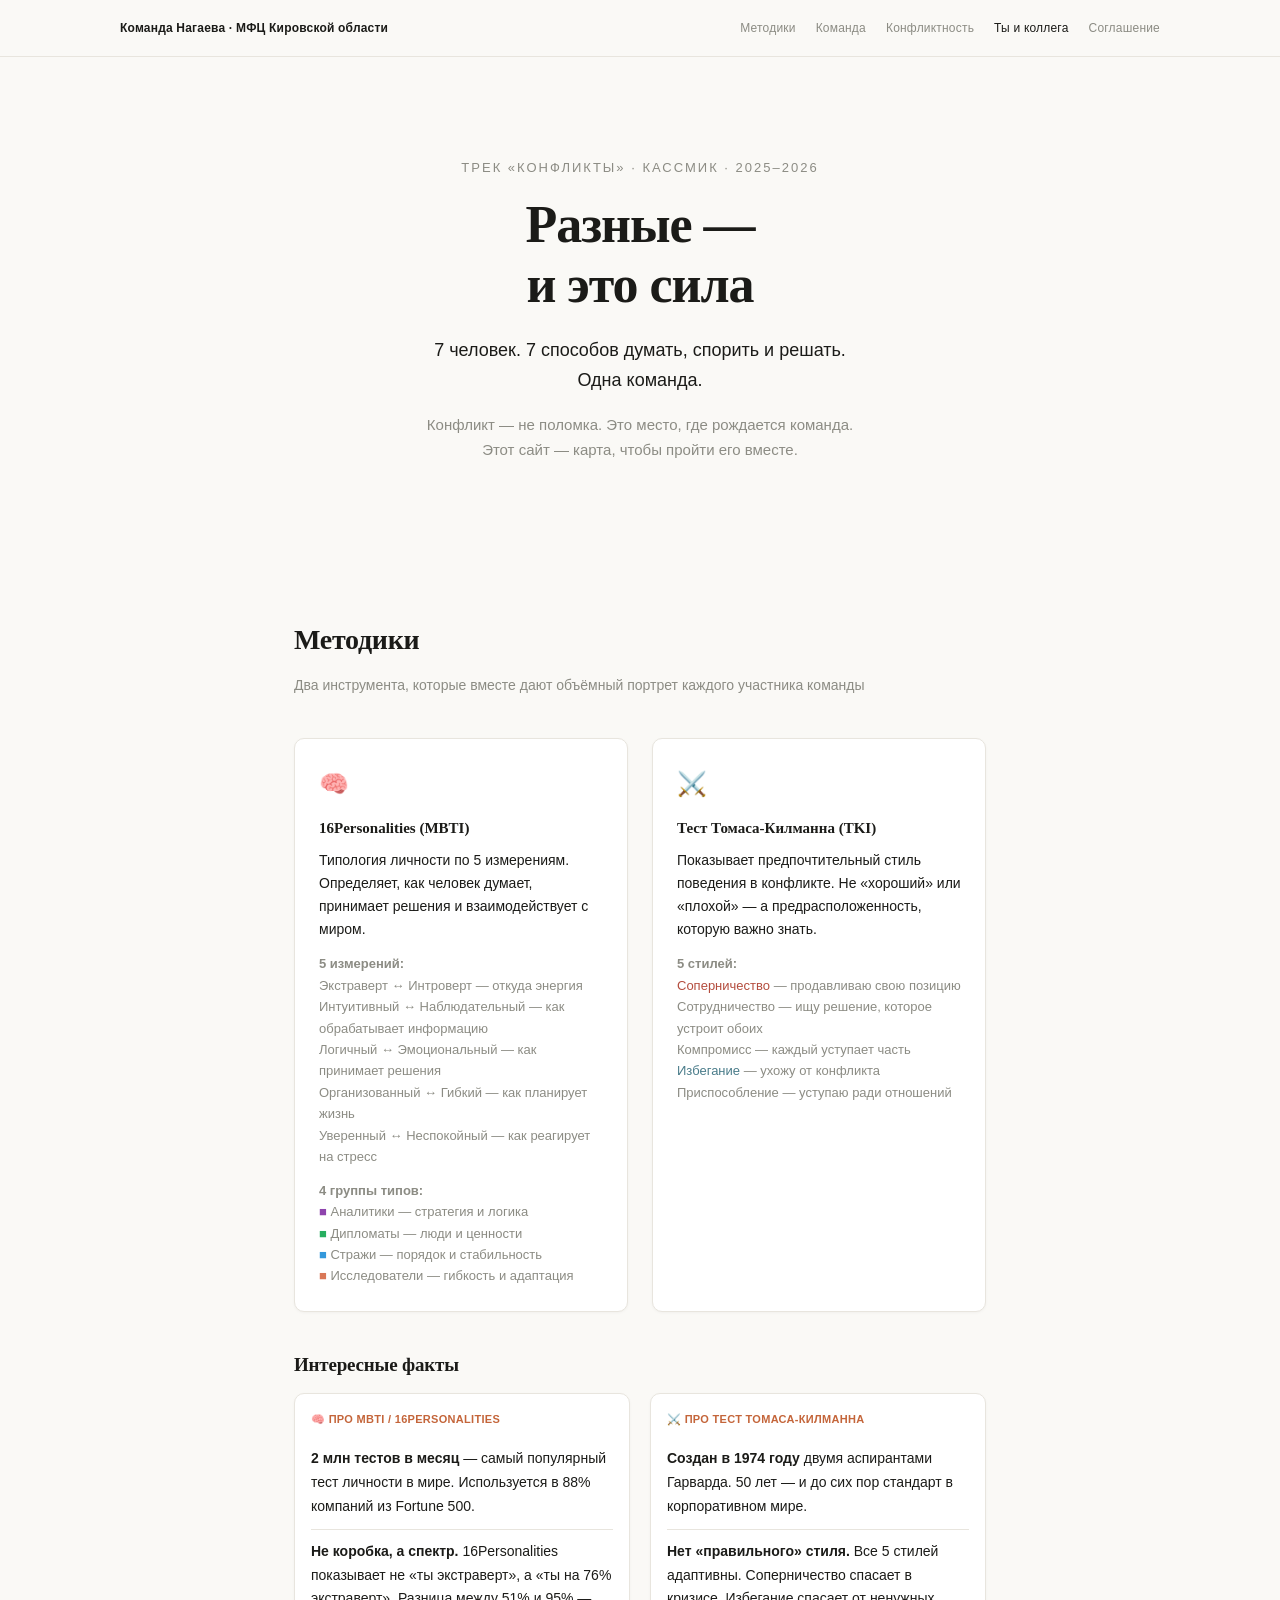
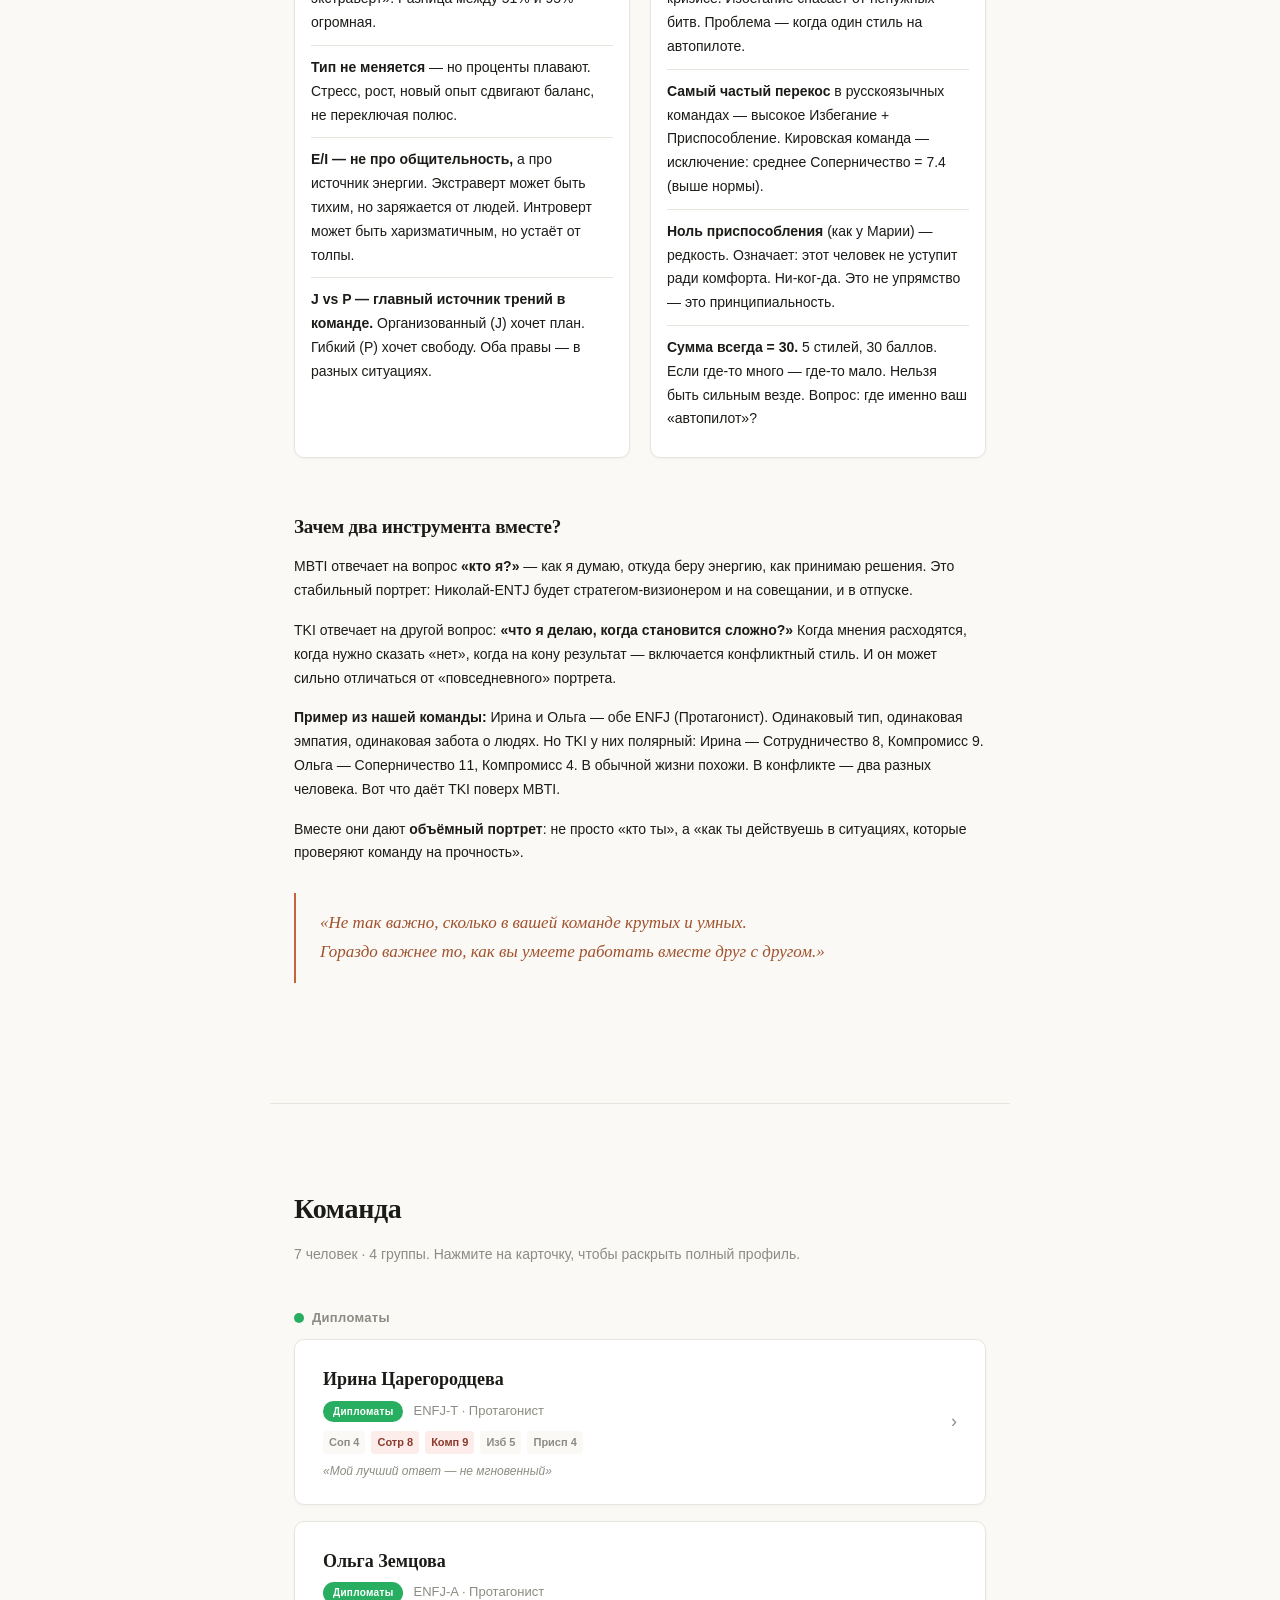
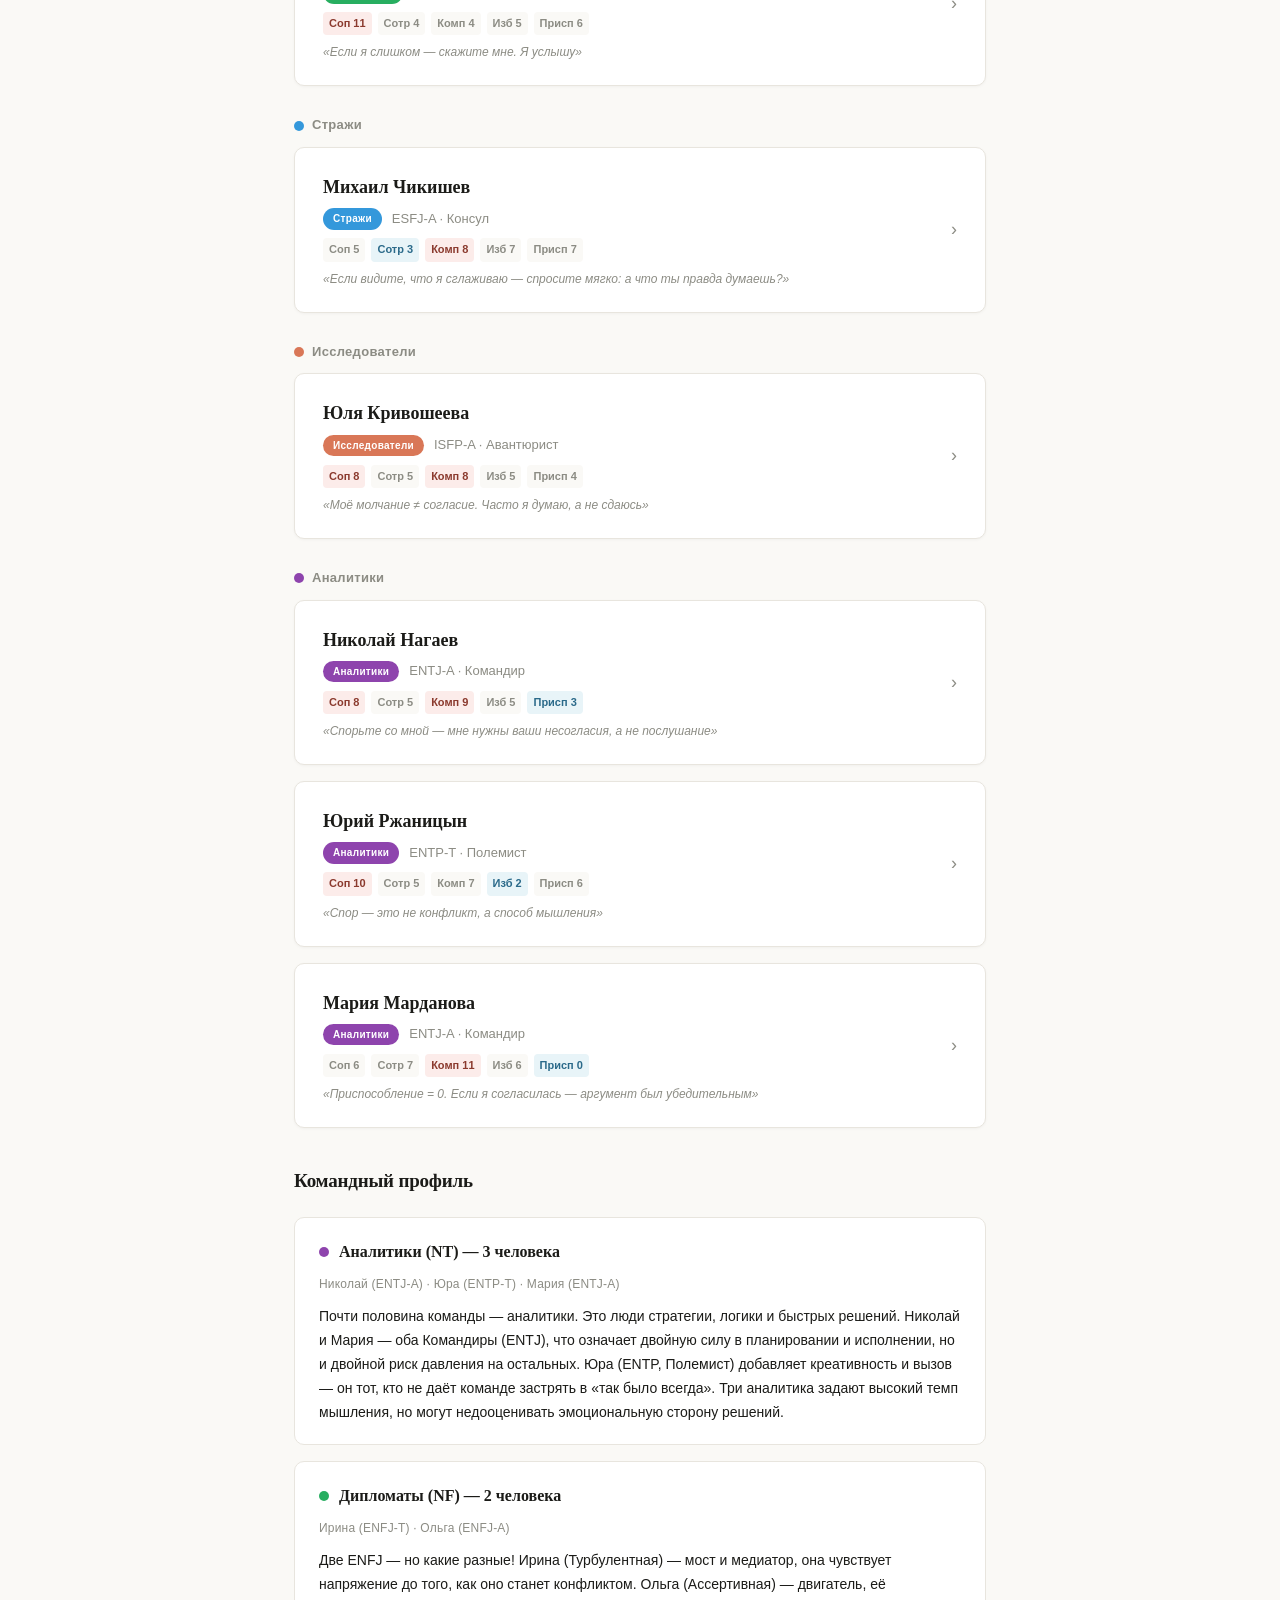
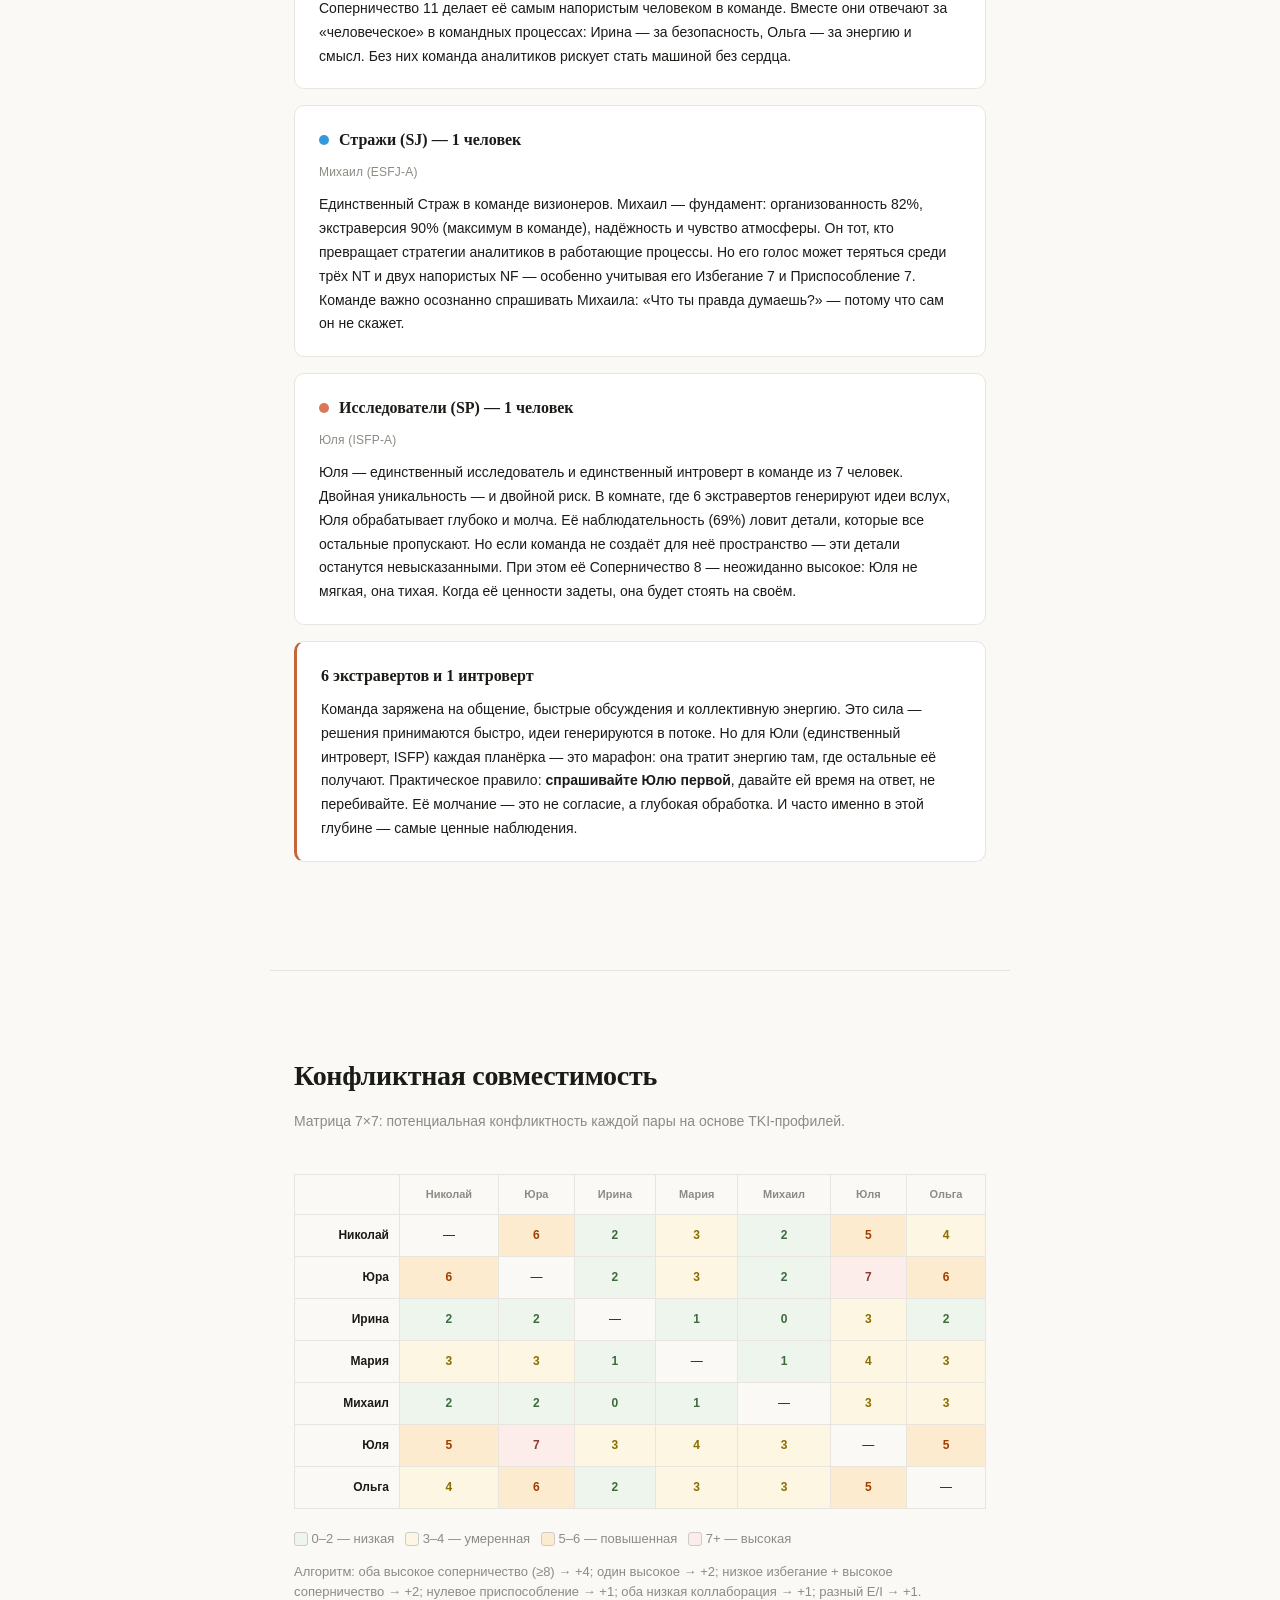
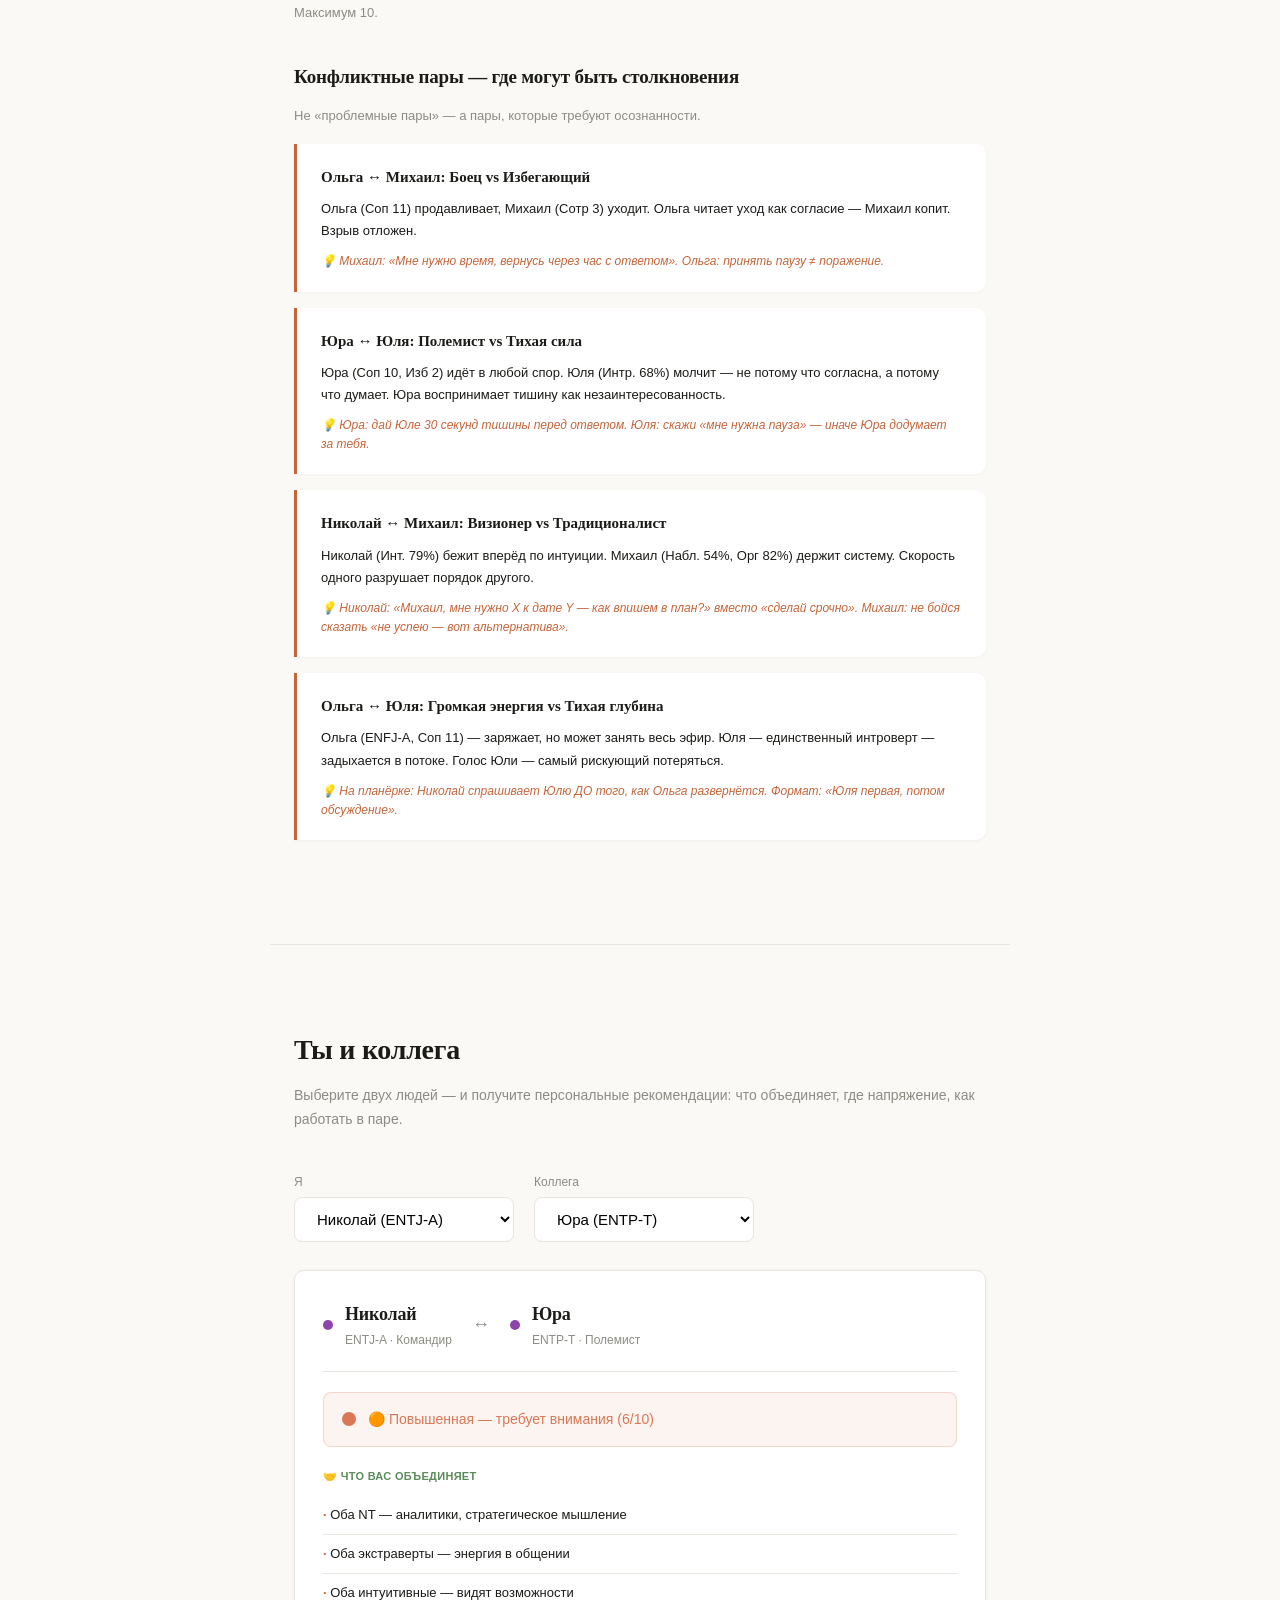
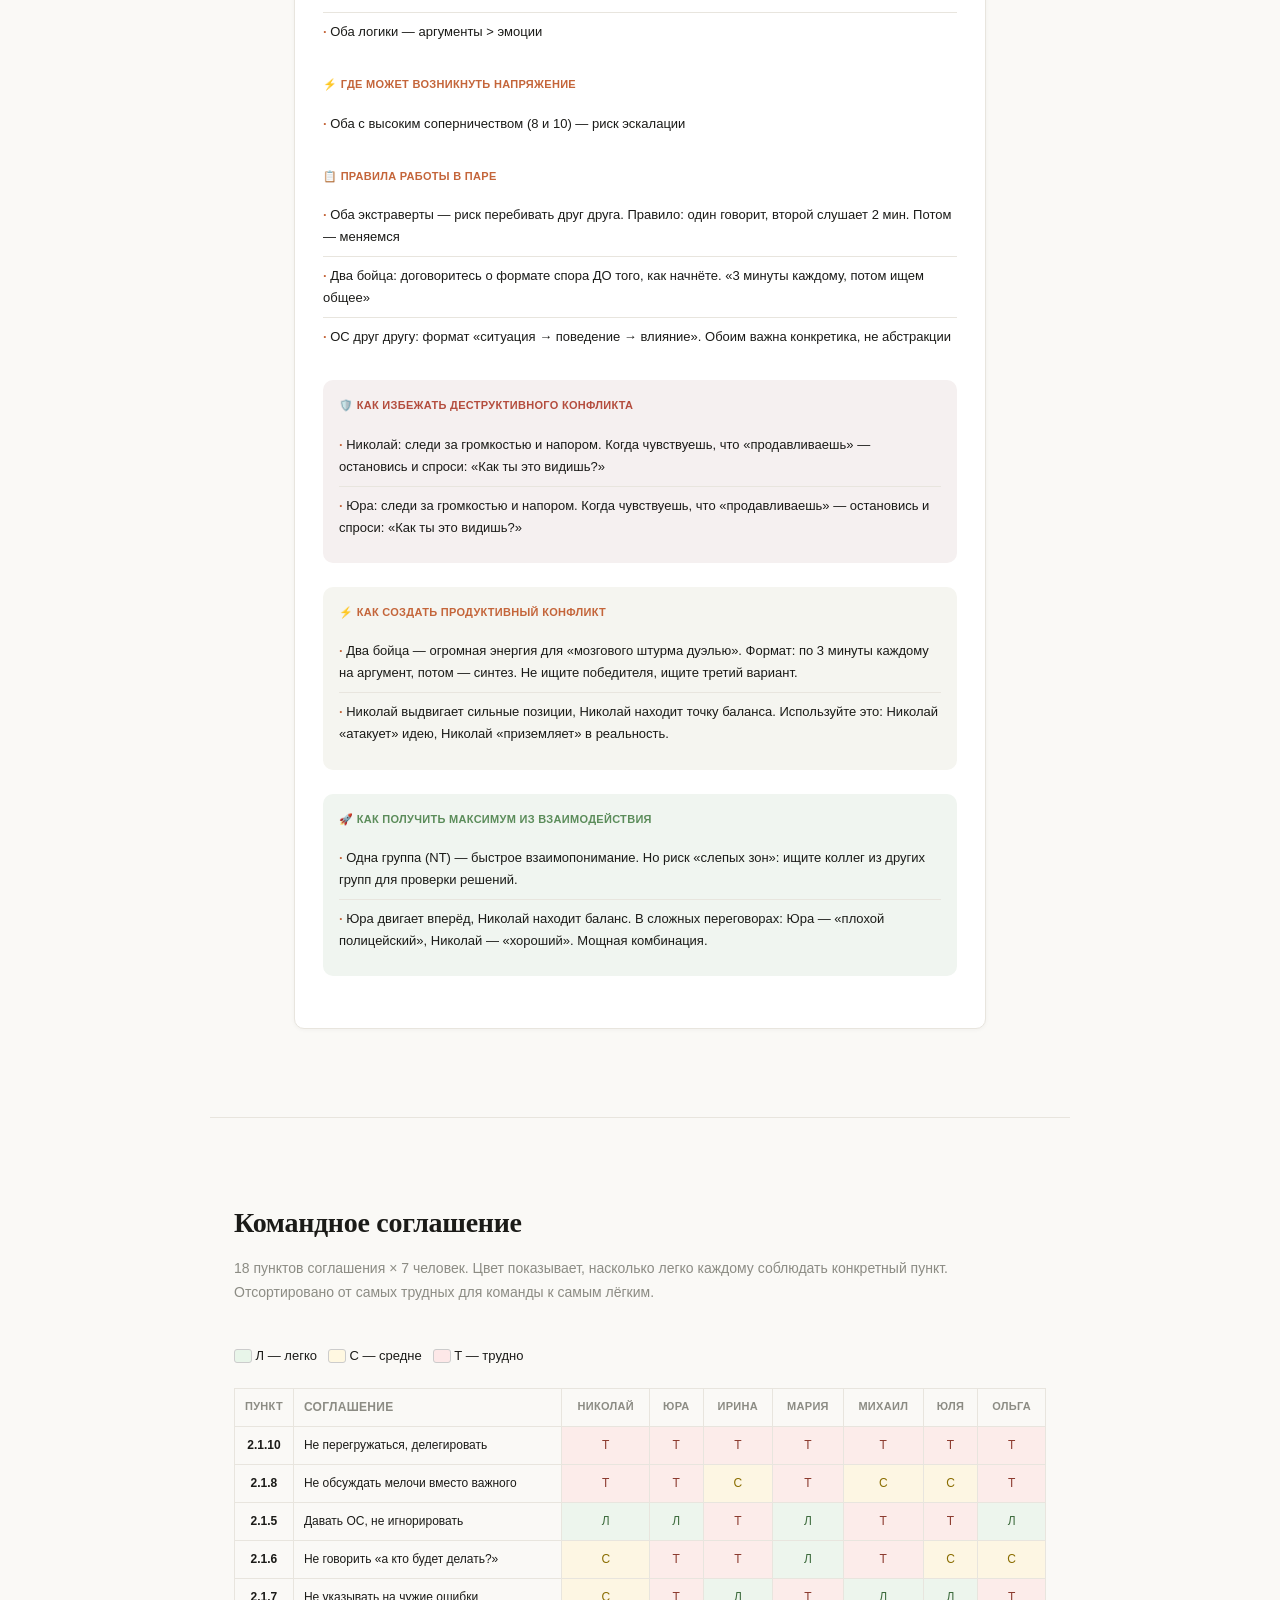
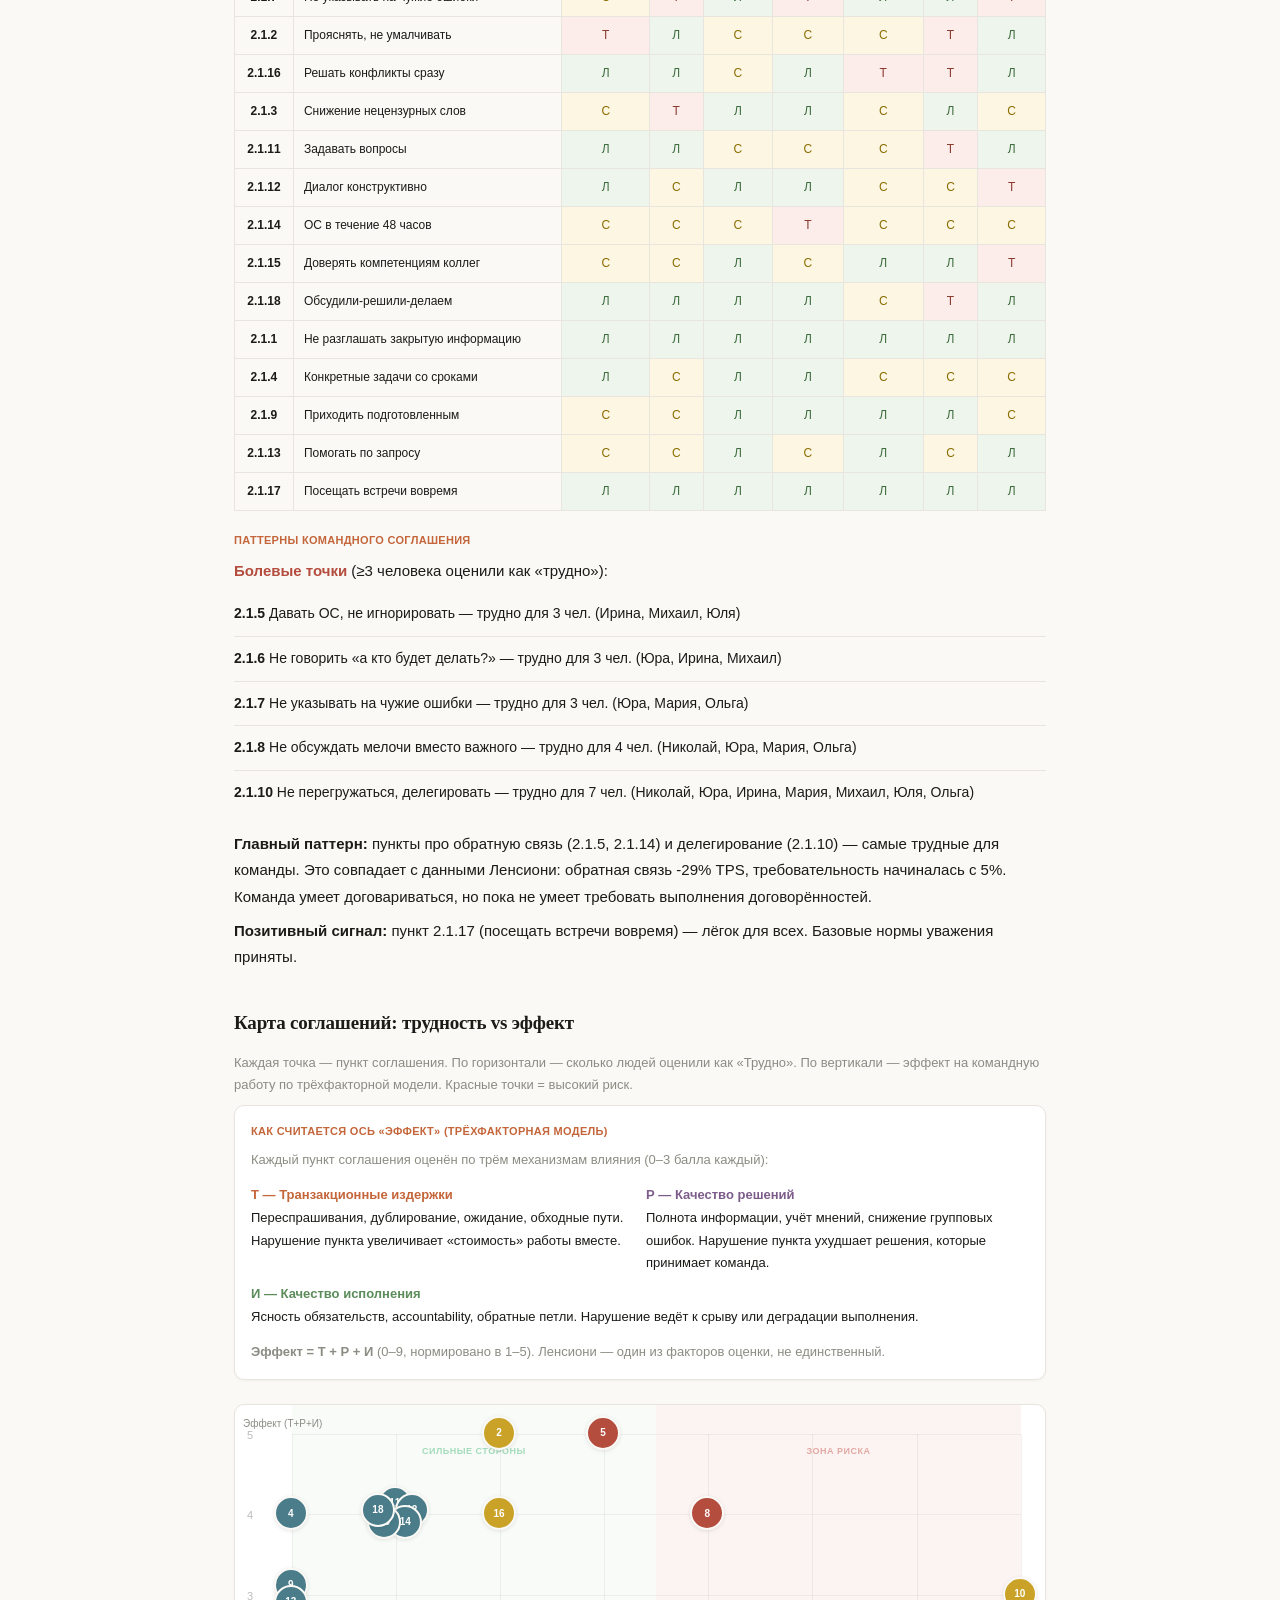
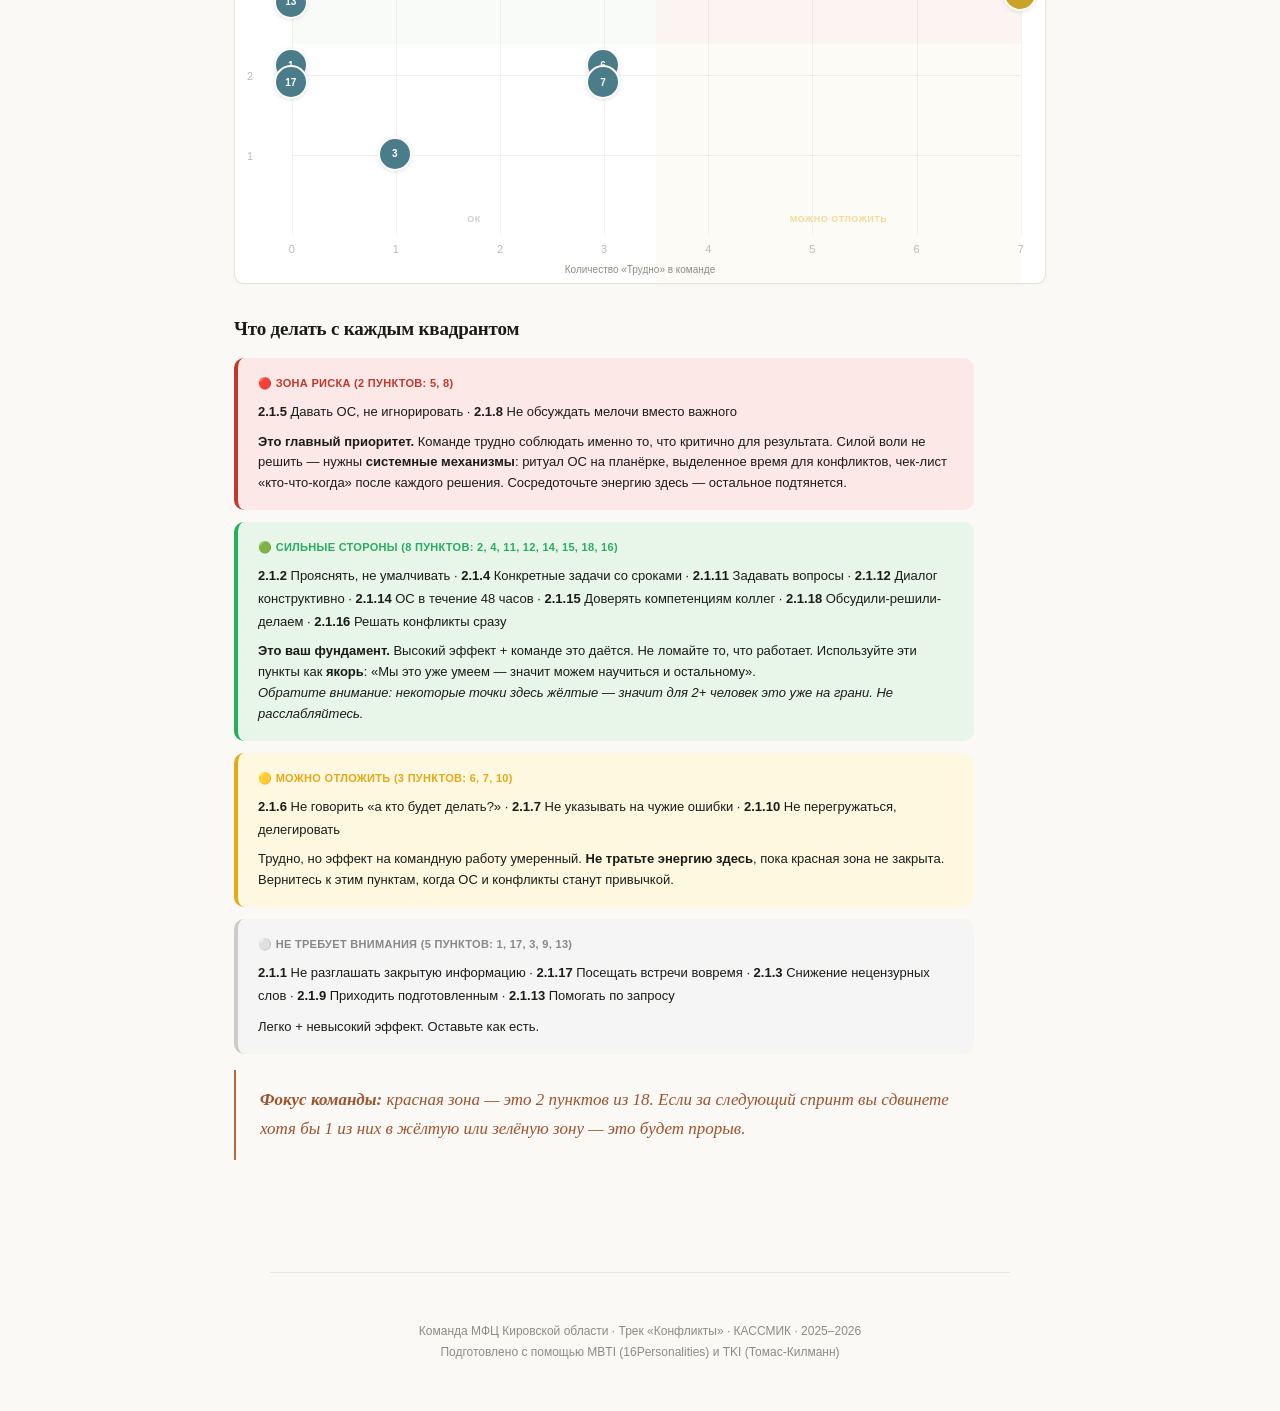
==== commit 993f3ca2: "Restructure site: cards on top, remove Lencioni, 4-color matrix - Person cards moved to top of "Кома" ====
--- a/index.html
+++ b/index.html
@@ -15,10 +15,8 @@
   <a href="#methods">Методики</a>
   <a href="#team">Команда</a>
   <a href="#conflict-matrix">Конфликтность</a>
+  <a href="#compare">Ты и коллега</a>
   <a href="#agreement">Соглашение</a>
-  <a href="#people">Персоналии</a>
-  <a href="#why">Зачем это</a>
-  <a href="#compare">Ты и коллега</a>
 </div>
 </nav>
 
@@ -50,10 +48,10 @@
       </div>
       <div class="method-list" style="margin-top:12px">
         <strong>4 группы типов:</strong><br>
-        <span style="color:#8e44ad">■</span> Аналитики (NT) — стратегия и логика<br>
-        <span style="color:#27ae60">■</span> Дипломаты (NF) — люди и ценности<br>
-        <span style="color:#3498db">■</span> Стражи (SJ) — порядок и стабильность<br>
-        <span style="color:#d97757">■</span> Исследователи (SP) — гибкость и адаптация
+        <span style="color:#8e44ad">■</span> Аналитики — стратегия и логика<br>
+        <span style="color:#27ae60">■</span> Дипломаты — люди и ценности<br>
+        <span style="color:#3498db">■</span> Стражи — порядок и стабильность<br>
+        <span style="color:#d97757">■</span> Исследователи — гибкость и адаптация
       </div>
     </div>
     <div class="method-card">
@@ -79,91 +77,32 @@
   </div>
 </section>
 
-<!-- §2 КОМАНДА -->
+<!-- §2 КОМАНДА: карточки + профиль -->
 <section id="team">
-  <div class="section-title">Взгляд на команду</div>
-  <div class="section-sub">7 человек · 4 группы · 1 интроверт · через призму MBTI, TKI и 5 пороков Ленсиони</div>
+  <div class="section-title">Команда</div>
+  <div class="section-sub">7 человек · 4 группы. Нажмите на карточку, чтобы раскрыть полный профиль.</div>
+
+  <div id="person-cards"></div>
 
   <h3>Командный профиль</h3>
   <div id="team-narrative"></div>
+</section>
 
-  <h3>5 пороков Ленсиони — текущее состояние</h3>
-  <div id="lencioni-container"></div>
+<!-- §3 КОНФЛИКТНАЯ СОВМЕСТИМОСТЬ -->
+<section id="conflict-matrix">
+  <div class="section-title">Конфликтная совместимость</div>
+  <div class="section-sub">Матрица 7×7: потенциальная конфликтность каждой пары на основе TKI-профилей.</div>
+  <div id="conflict-matrix-container"></div>
 
   <h3>Конфликтные пары — где могут быть столкновения</h3>
-  <p style="font-size:13px;color:var(--muted);margin-bottom:16px">На основе TKI-профилей и типов личности. Не «проблемные пары» — а пары, которые требуют осознанности.</p>
+  <p style="font-size:13px;color:var(--muted);margin-bottom:16px">Не «проблемные пары» — а пары, которые требуют осознанности.</p>
   <div id="conflict-pairs"></div>
 </section>
 
-<!-- §2.5 МАТРИЦА КОНФЛИКТНОСТИ -->
-<section id="conflict-matrix">
-  <div class="section-title">Карта конфликтной совместимости</div>
-  <div class="section-sub">Матрица 7×7: потенциальная конфликтность каждой пары на основе TKI-профилей. Зелёный — низкая, жёлтый — средняя, красный — высокая.</div>
-  <div id="conflict-matrix-container"></div>
-</section>
-
-<!-- §3 СОГЛАШЕНИЕ -->
-<section id="agreement">
-  <div class="section-title">Командное соглашение через профили</div>
-  <div class="section-sub">18 пунктов соглашения × 7 человек. Цвет показывает, насколько легко каждому соблюдать конкретный пункт.<br>Отсортировано от самых трудных для команды к самым лёгким.</div>
-
-  <div style="margin-bottom:12px;font-size:13px">
-    <span style="display:inline-block;width:18px;height:14px;background:#e8f5e9;border:1px solid #ccc;vertical-align:middle;border-radius:3px"></span> Л — легко &nbsp;
-    <span style="display:inline-block;width:18px;height:14px;background:#fff8e1;border:1px solid #ccc;vertical-align:middle;border-radius:3px"></span> С — средне &nbsp;
-    <span style="display:inline-block;width:18px;height:14px;background:#fde8e8;border:1px solid #ccc;vertical-align:middle;border-radius:3px"></span> Т — трудно &nbsp;
-    <span style="display:inline-block;width:18px;height:14px;background:#f5f5f5;border:1px solid #ccc;vertical-align:middle;border-radius:3px"></span> ? — не определён
-  </div>
-  <div id="heatmap-container"></div>
-
-  <div id="agreement-summary"></div>
-
-  <h3>Карта соглашений: трудность vs эффект</h3>
-  <p style="font-size:13px;color:var(--muted);margin-bottom:8px">Каждая точка — пункт соглашения. По горизонтали — сколько людей оценили как «Трудно». По вертикали — эффект на командную работу по трёхфакторной модели (транзакционные издержки + качество решений + качество исполнения). Красные точки = высокий риск: одновременно трудно и критично.</p>
-  <div id="scatter-container"></div>
-</section>
-
-<!-- §4 ПЕРСОНАЛИИ -->
-<section id="people">
-  <div class="section-title">Персоналии</div>
-  <div class="section-sub">Нажмите на карточку, чтобы раскрыть полный профиль с триггерами, сильными сторонами и рекомендациями.</div>
-  <div id="person-cards"></div>
-</section>
-
-<!-- §5 ЗАЧЕМ -->
-<section id="why">
-  <div class="section-title">Зачем «Инструкция по применению себя»?</div>
-  <div class="section-sub">Не ради тестов — ради того, чтобы работать вместе эффективнее</div>
-
-  <p style="font-size:14px;max-width:700px;margin-bottom:24px">Каждый из нас устроен по-своему. Мы по-разному спорим, обрабатываем обратную связь, реагируем на давление. «Инструкция» — это способ сказать команде: <em>«вот как я работаю, вот как со мной лучше, вот мои слепые зоны»</em> — до того, как эти зоны ударят по общему результату.</p>
-
-  <h3>Четыре сценария, где это спасает</h3>
-
-  <div class="scenario">
-    <div class="scenario-title">📋 Планёрка</div>
-    <p>Юля (единственный интроверт) молчит, потому что 6 экстравертов заняли эфир. Николай, зная её профиль, спрашивает первой: «Юля, что у тебя?» — и команда получает наблюдение, которое без этого ушло бы «под ковёр».</p>
-  </div>
-  <div class="scenario">
-    <div class="scenario-title">💬 Сложный разговор 1-на-1</div>
-    <p>Николай даёт Михаилу обратную связь. Михаил (Сотр 3) закрывается. Николай, зная профиль, не давит: «Я сказал — переварь, вернись через час». Михаил возвращается с ответом, а не с обидой.</p>
-  </div>
-  <div class="scenario">
-    <div class="scenario-title">⚡ Проектный конфликт</div>
-    <p>Ольга (Соп 11) и Юра (Соп 10) столкнулись на совещании. Мария (Компр 11) вмешивается: «Подождите — у нас два варианта, давайте третий». Конфликт превращается в совместное решение.</p>
-  </div>
-  <div class="scenario">
-    <div class="scenario-title">🤝 Новый сотрудник</div>
-    <p>В команду пришёл новый человек. Вместо месяца «притирки» — прочитал 7 карточек за вечер и на первой планёрке уже знает: «Юра — не нападает, а думает вслух; с Михаилом — наедине, не при всех; Ирине — дай время».</p>
-  </div>
-
-  <div class="quote">
-    «Проблема не в том, что мы разные. Проблема в том, что мы не знаем, какие именно. Когда знаешь — разность становится силой, а не трением.»
-  </div>
-</section>
-
-<!-- §6 ТЫ И КОЛЛЕГА -->
+<!-- §4 ТЫ И КОЛЛЕГА -->
 <section id="compare">
   <div class="section-title">Ты и коллега</div>
-  <div class="section-sub">Выберите двух людей — и получите персональные рекомендации для работы в паре</div>
+  <div class="section-sub">Выберите двух людей — и получите персональные рекомендации: что объединяет, где напряжение, как работать в паре.</div>
 
   <div class="pair-select">
     <div>
@@ -179,9 +118,28 @@
   <div id="pair-result" class="pair-result"></div>
 </section>
 
+<!-- §5 КОМАНДНОЕ СОГЛАШЕНИЕ -->
+<section id="agreement">
+  <div class="section-title">Командное соглашение</div>
+  <div class="section-sub">18 пунктов соглашения × 7 человек. Цвет показывает, насколько легко каждому соблюдать конкретный пункт.<br>Отсортировано от самых трудных для команды к самым лёгким.</div>
+
+  <div style="margin-bottom:12px;font-size:13px">
+    <span style="display:inline-block;width:18px;height:14px;background:#e8f5e9;border:1px solid #ccc;vertical-align:middle;border-radius:3px"></span> Л — легко &nbsp;
+    <span style="display:inline-block;width:18px;height:14px;background:#fff8e1;border:1px solid #ccc;vertical-align:middle;border-radius:3px"></span> С — средне &nbsp;
+    <span style="display:inline-block;width:18px;height:14px;background:#fde8e8;border:1px solid #ccc;vertical-align:middle;border-radius:3px"></span> Т — трудно
+  </div>
+  <div id="heatmap-container"></div>
+
+  <div id="agreement-summary"></div>
+
+  <h3>Карта соглашений: трудность vs эффект</h3>
+  <p style="font-size:13px;color:var(--muted);margin-bottom:8px">Каждая точка — пункт соглашения. По горизонтали — сколько людей оценили как «Трудно». По вертикали — эффект на командную работу по трёхфакторной модели. Красные точки = высокий риск.</p>
+  <div id="scatter-container"></div>
+</section>
+
 <!-- FOOTER -->
 <div class="footer">
-  Команда МФЦ Кировской области · Акселератор КАССМИК · 2025–2026<br>
+  Команда МФЦ Кировской области · Трек «Конфликты» · КАССМИК · 2025–2026<br>
   Подготовлено с помощью MBTI (16Personalities) и TKI (Томас-Килманн)
 </div>
 
--- a/style-anthropic.css
+++ b/style-anthropic.css
@@ -290,3 +290,25 @@
 .pair-person-name{font-family:var(--font-body);font-size:18px;font-weight:600;letter-spacing:-.01em}
 .pair-person-type{font-size:12px;color:var(--muted)}
 .pair-arrow{font-size:18px;color:var(--muted)}
+
+/* ─── CARD HEADER v2: compact with group + TKI ─── */
+.card-header-main{flex:1}
+.card-meta{display:flex;align-items:center;gap:10px;margin-top:4px}
+.card-group-tag{font-size:10px;font-weight:600;color:#fff;padding:2px 10px;border-radius:100px;letter-spacing:.3px}
+.card-mbti{font-size:13px;color:var(--muted)}
+.card-tki-compact{display:flex;gap:6px;margin-top:8px;flex-wrap:wrap}
+.tki-compact-item{font-size:11px;font-weight:600;padding:2px 6px;border-radius:4px;background:var(--bg)}
+.tki-c-hi{color:#8B3A2E;background:#FCECEA}
+.tki-c-lo{color:#2B6A8A;background:#E8F4F8}
+.tki-c-mid{color:var(--muted);background:var(--bg)}
+.card-motto{font-size:12px;color:var(--muted);font-style:italic;margin-top:8px;line-height:1.5}
+
+/* ─── GROUP DIVIDER ─── */
+.group-divider{font-size:13px;font-weight:600;color:var(--muted);margin:28px 0 10px;display:flex;align-items:center;gap:8px;letter-spacing:.3px}
+.group-divider-dot{width:10px;height:10px;border-radius:50%;flex-shrink:0}
+
+/* ─── CONFLICT MATRIX 4-color ─── */
+.conflict-matrix td.cm-orange{background:#FDEBD0;color:#A04000;font-weight:600}
+
+/* ─── Remove old role from card-type if still rendered ─── */
+.card-type{display:none}
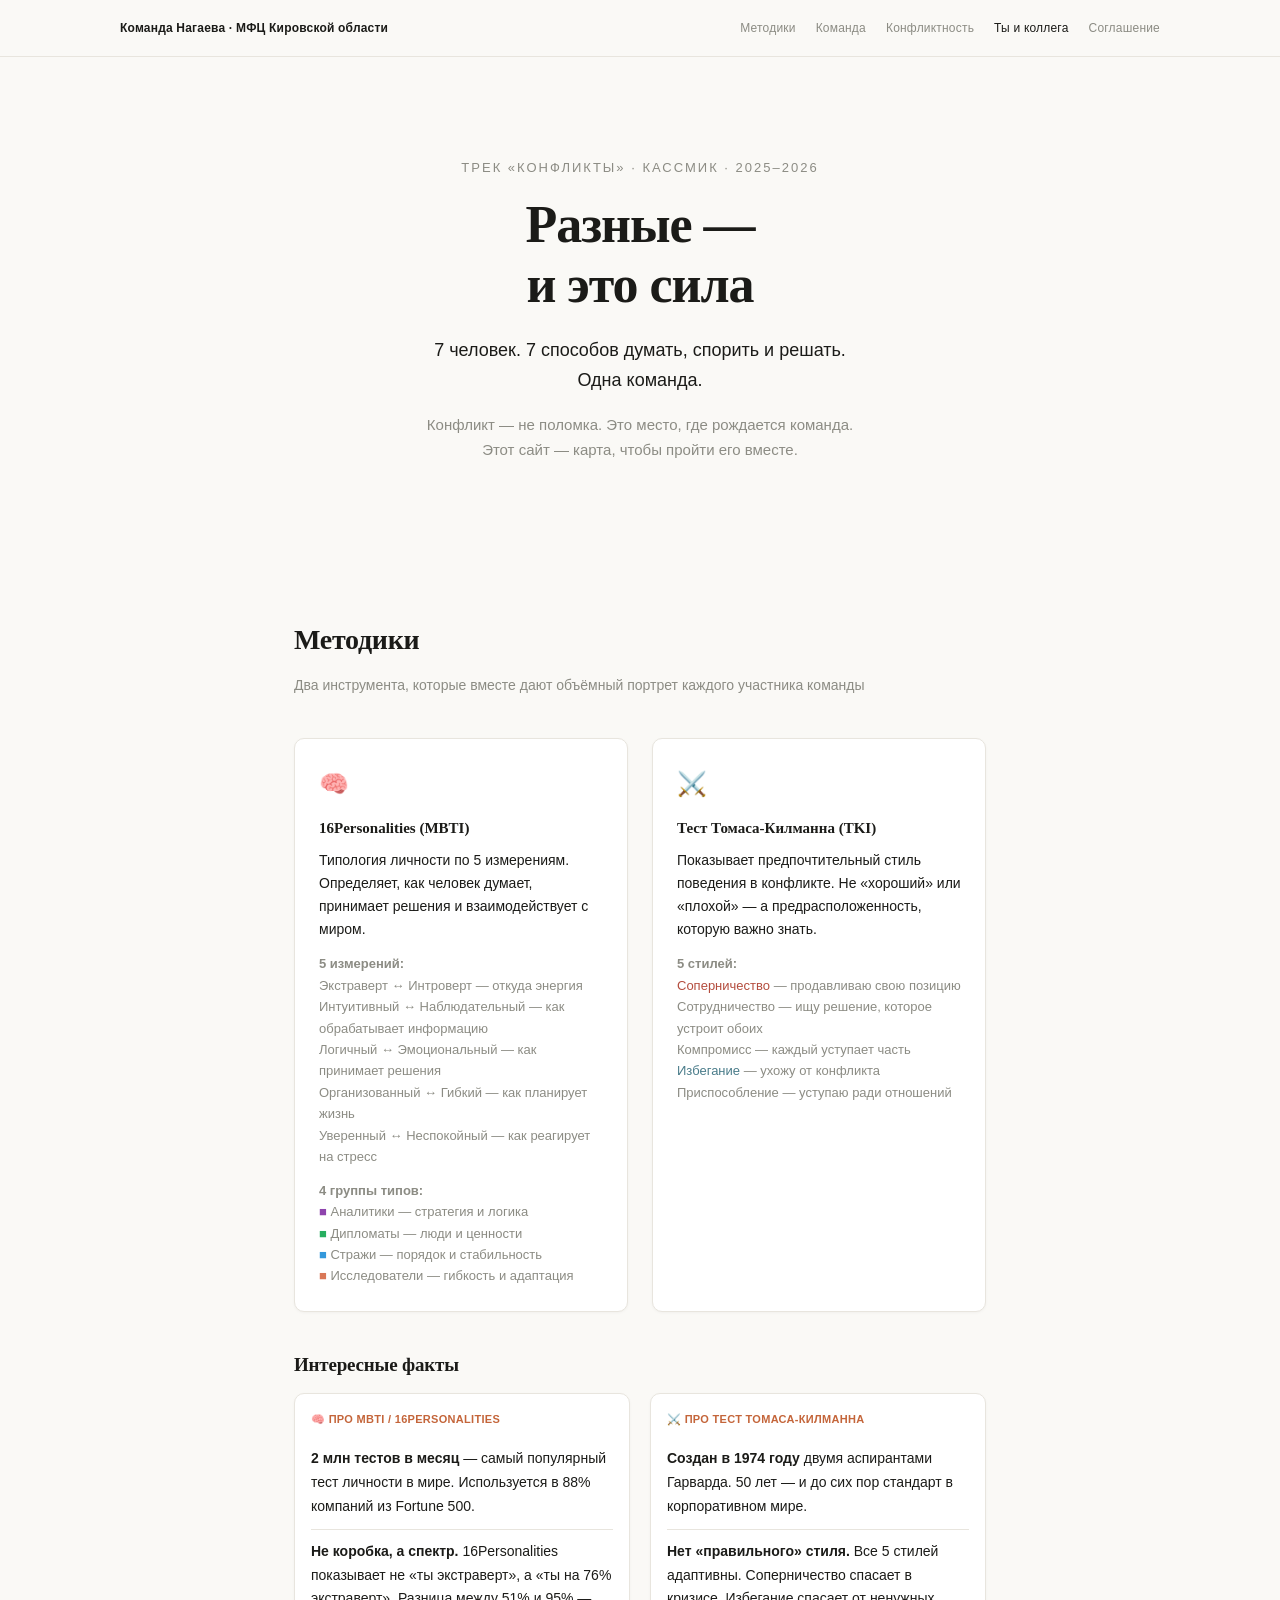
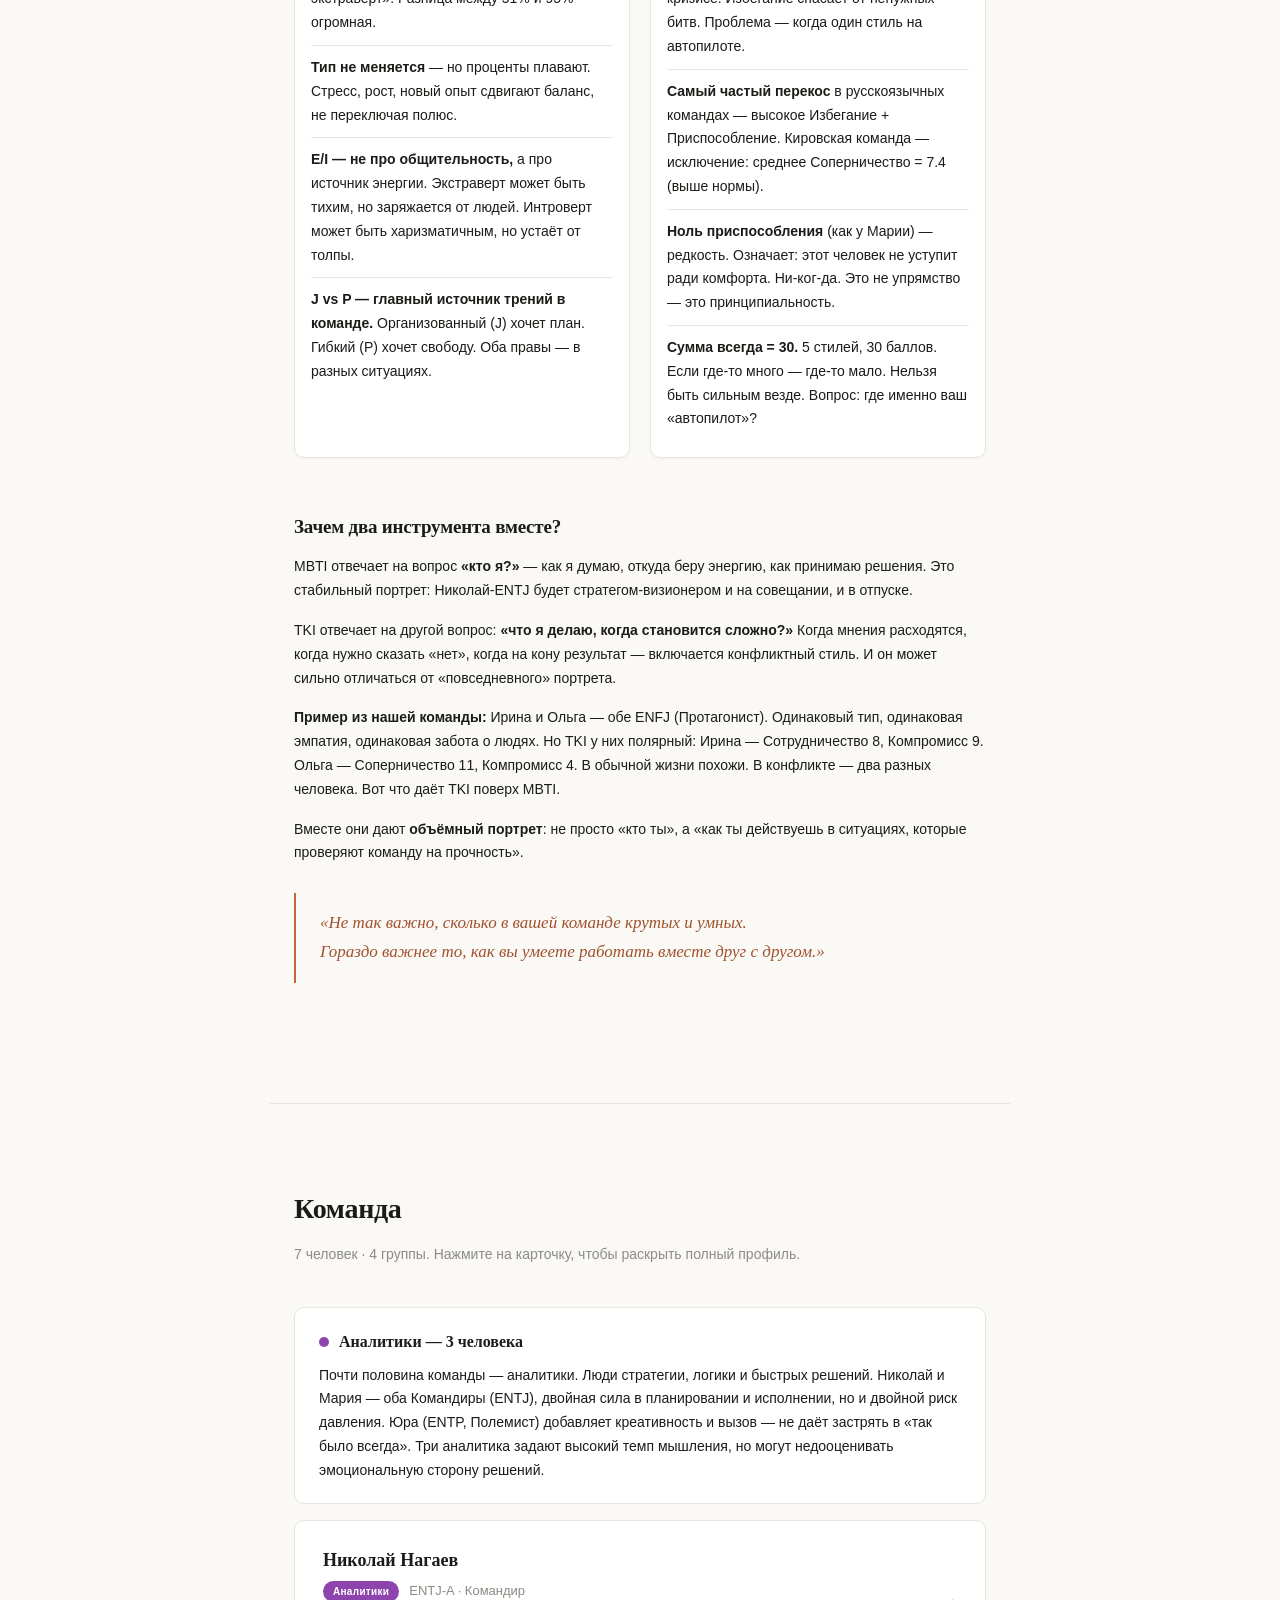
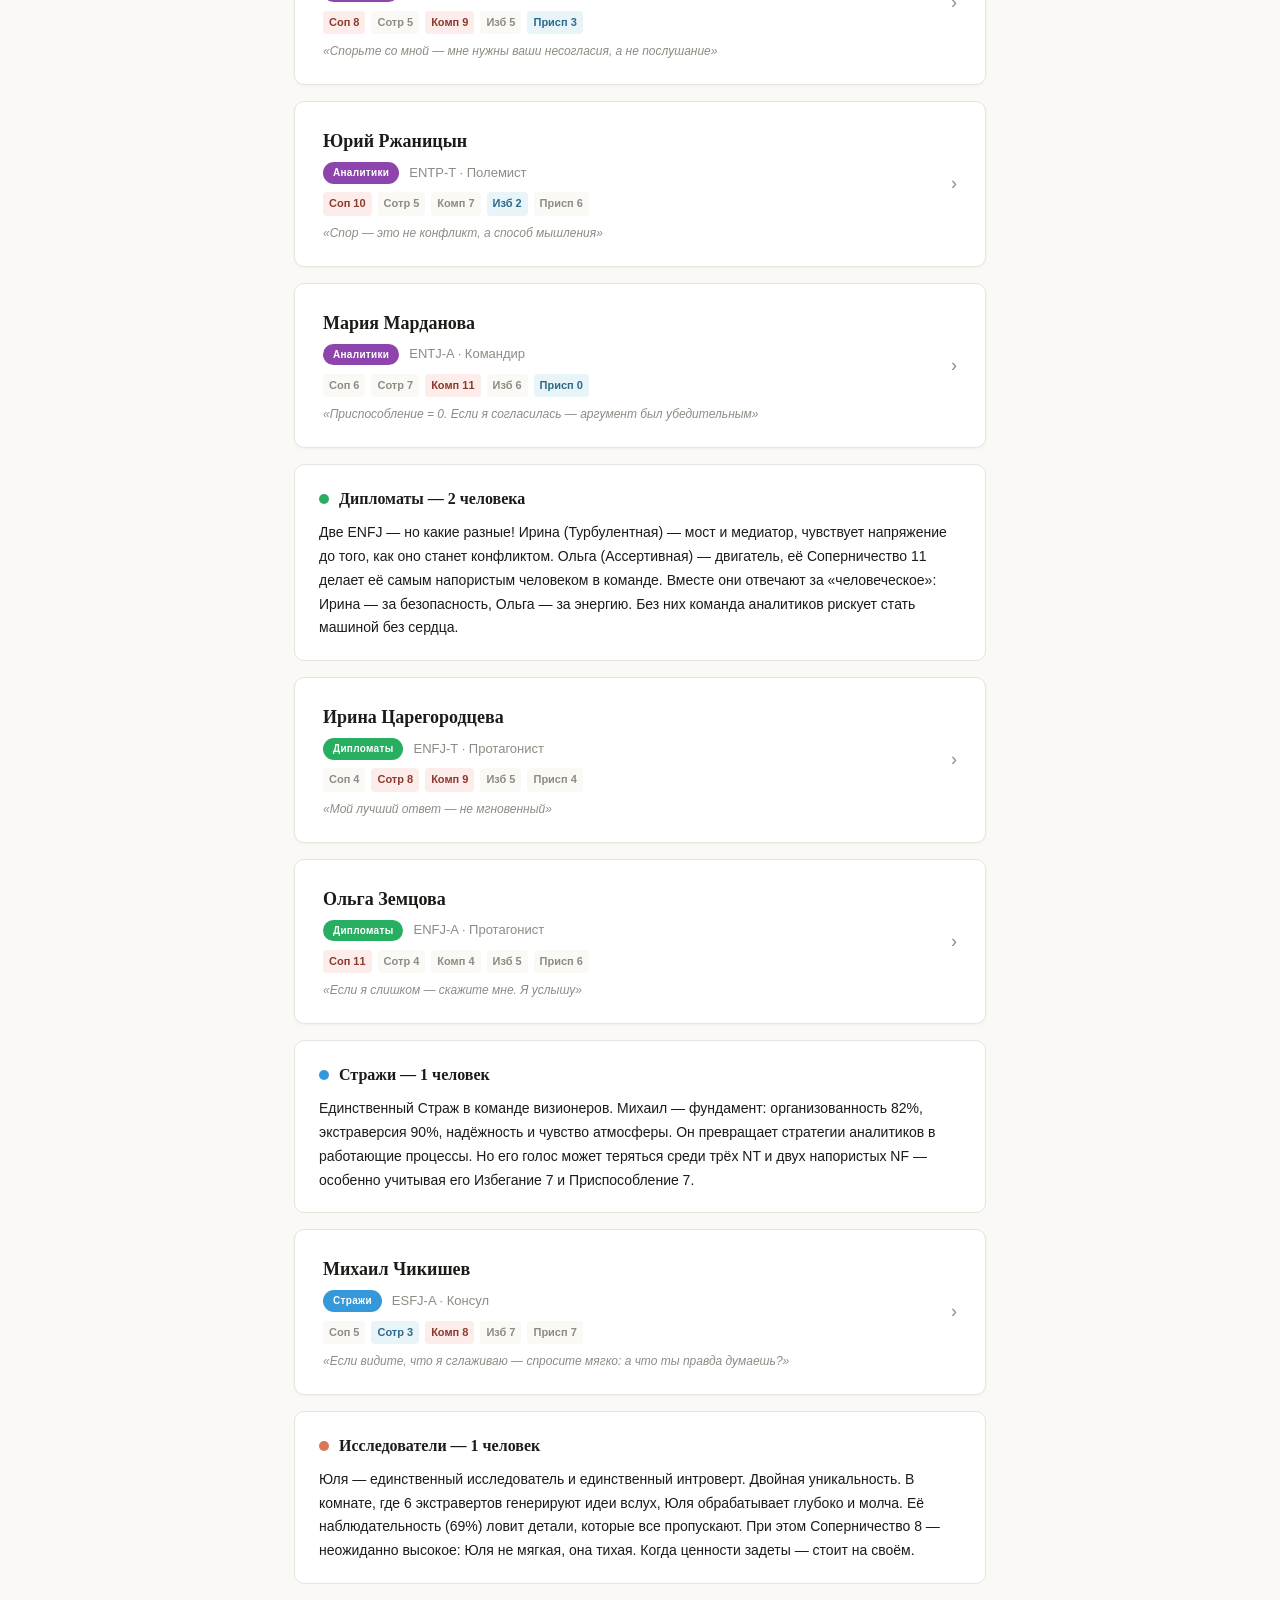
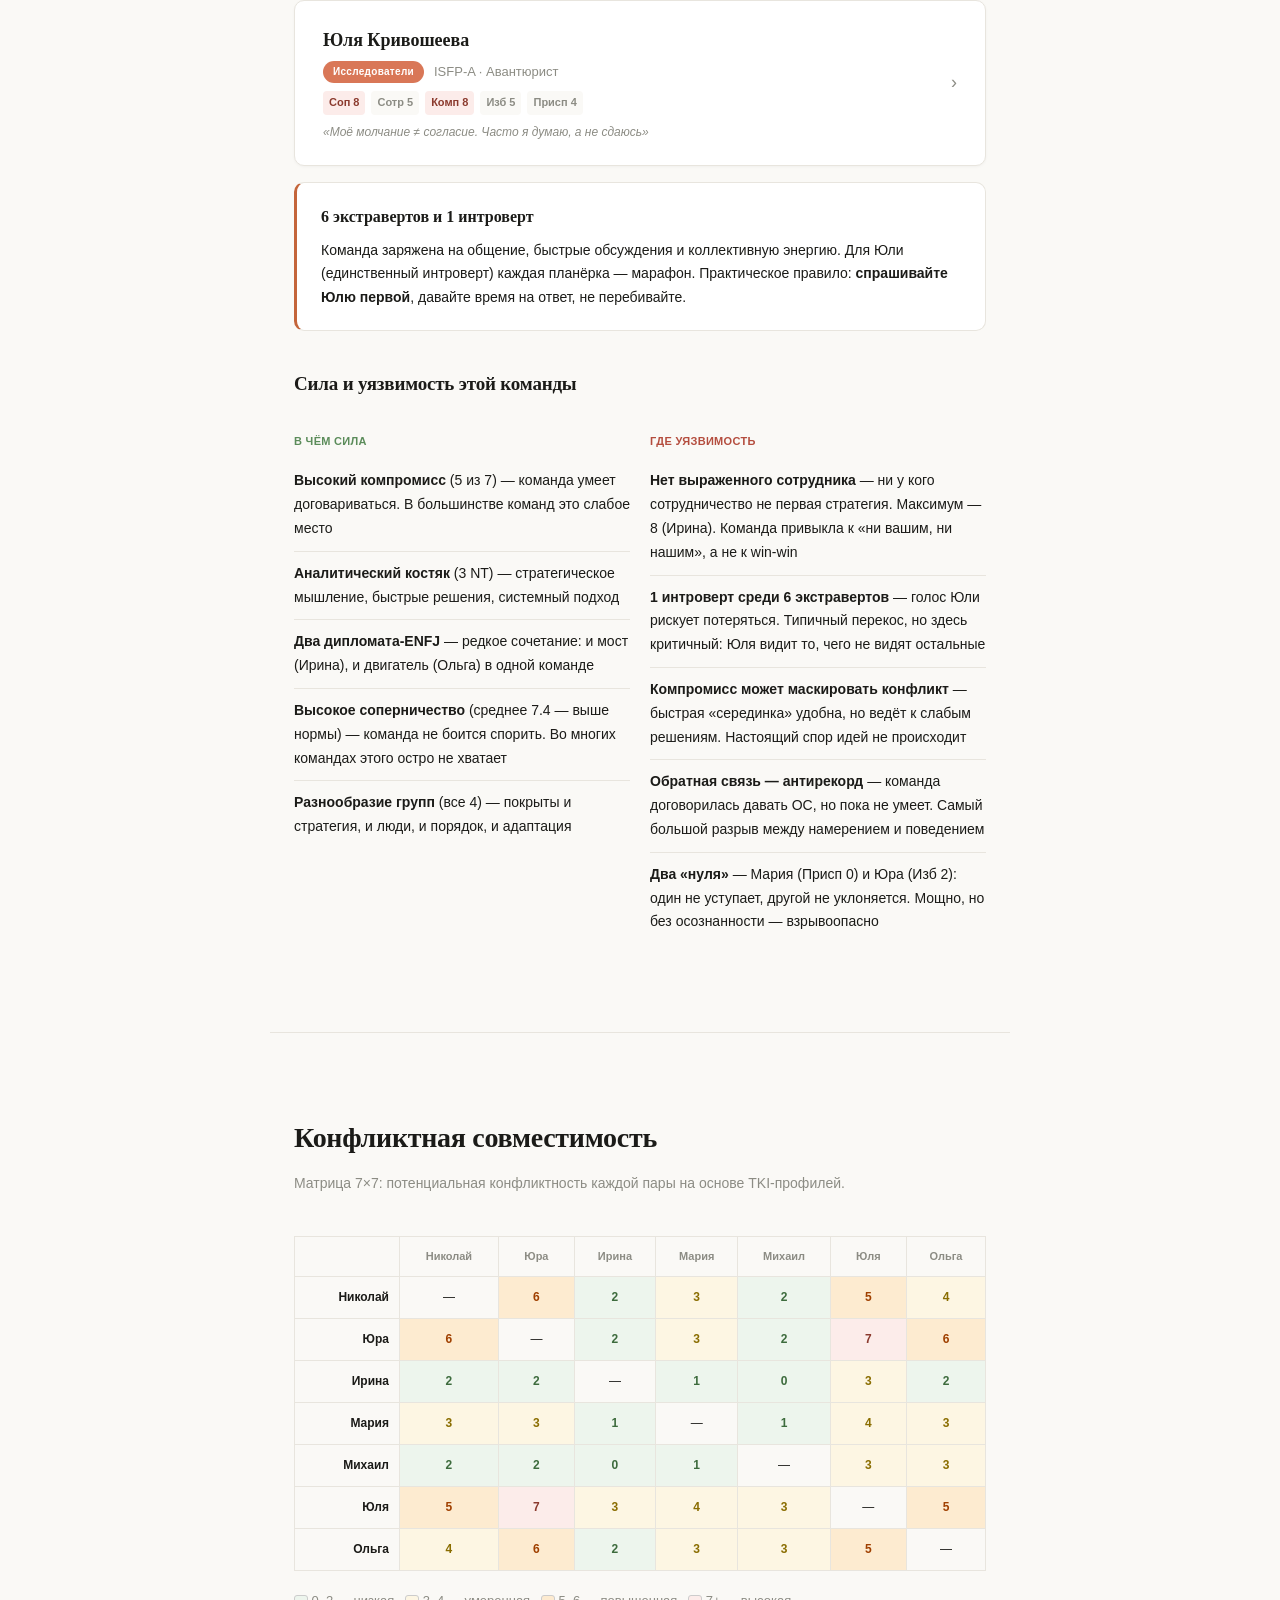
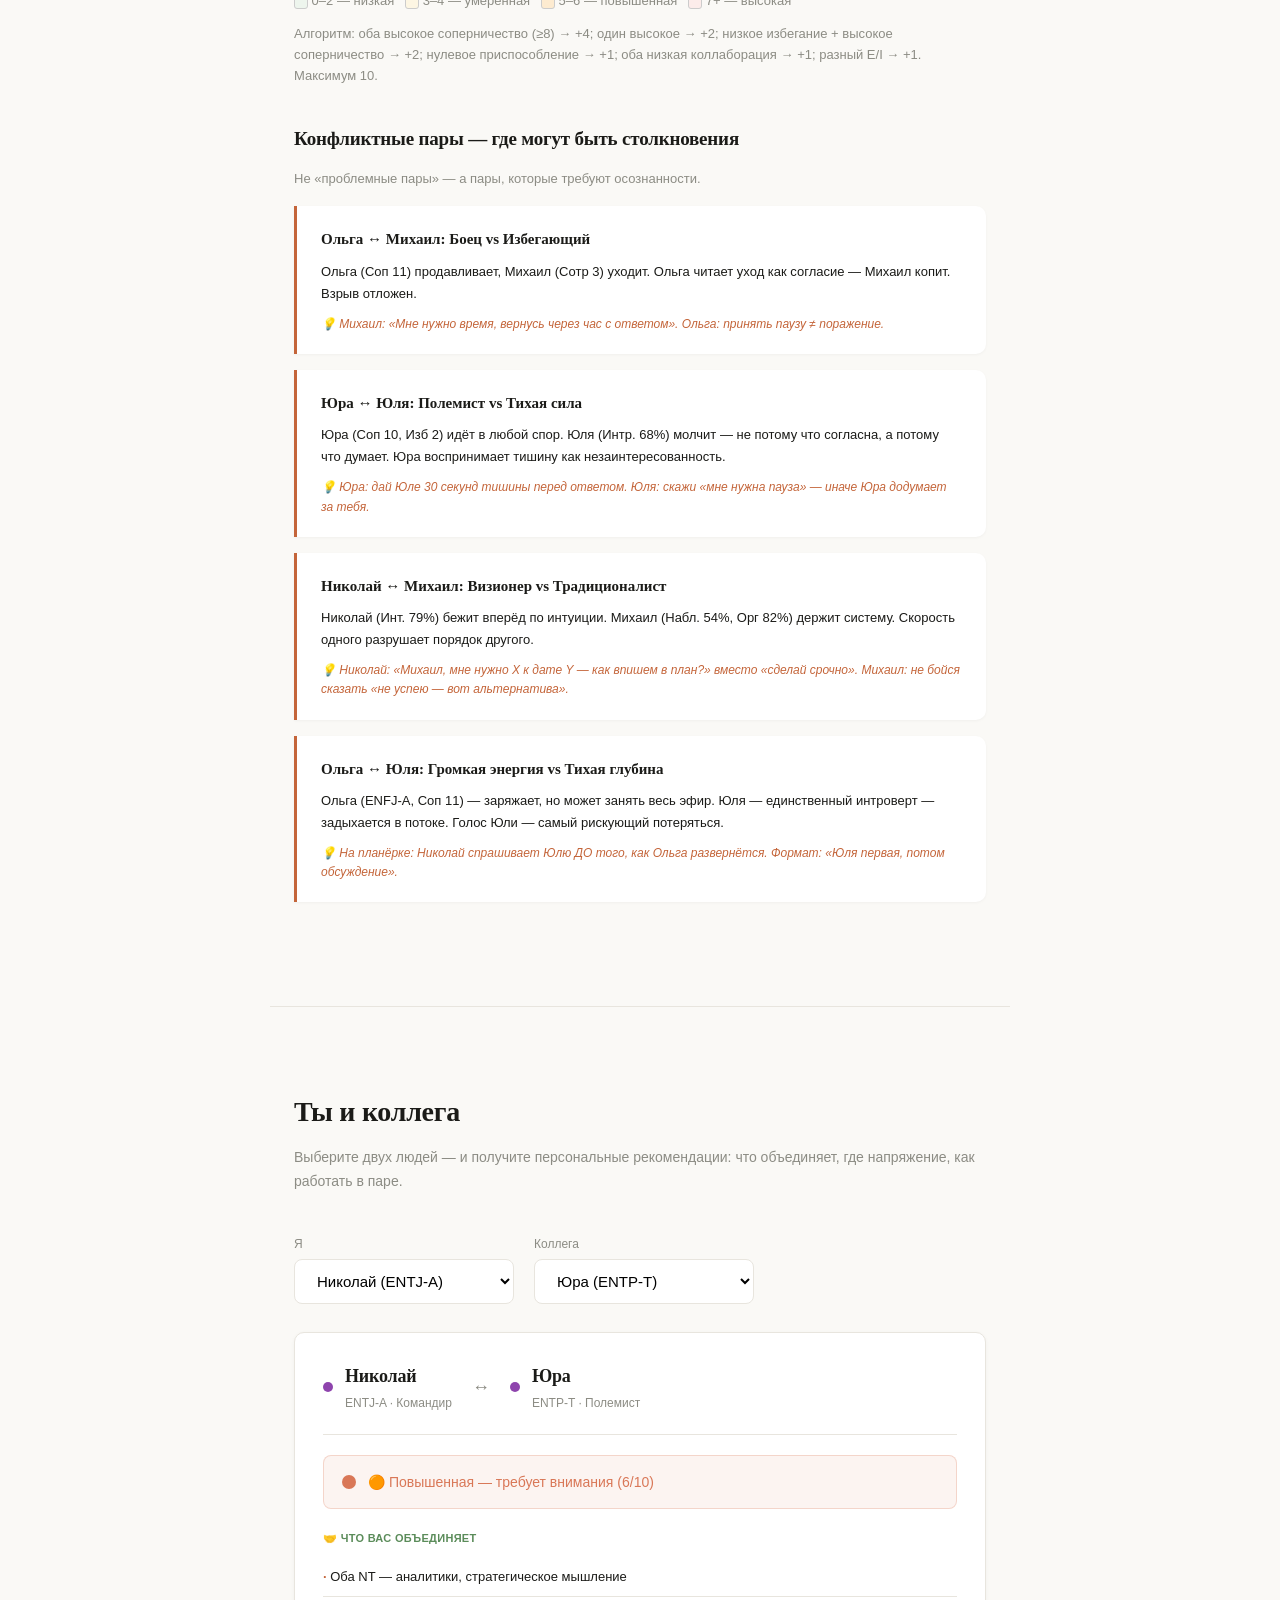
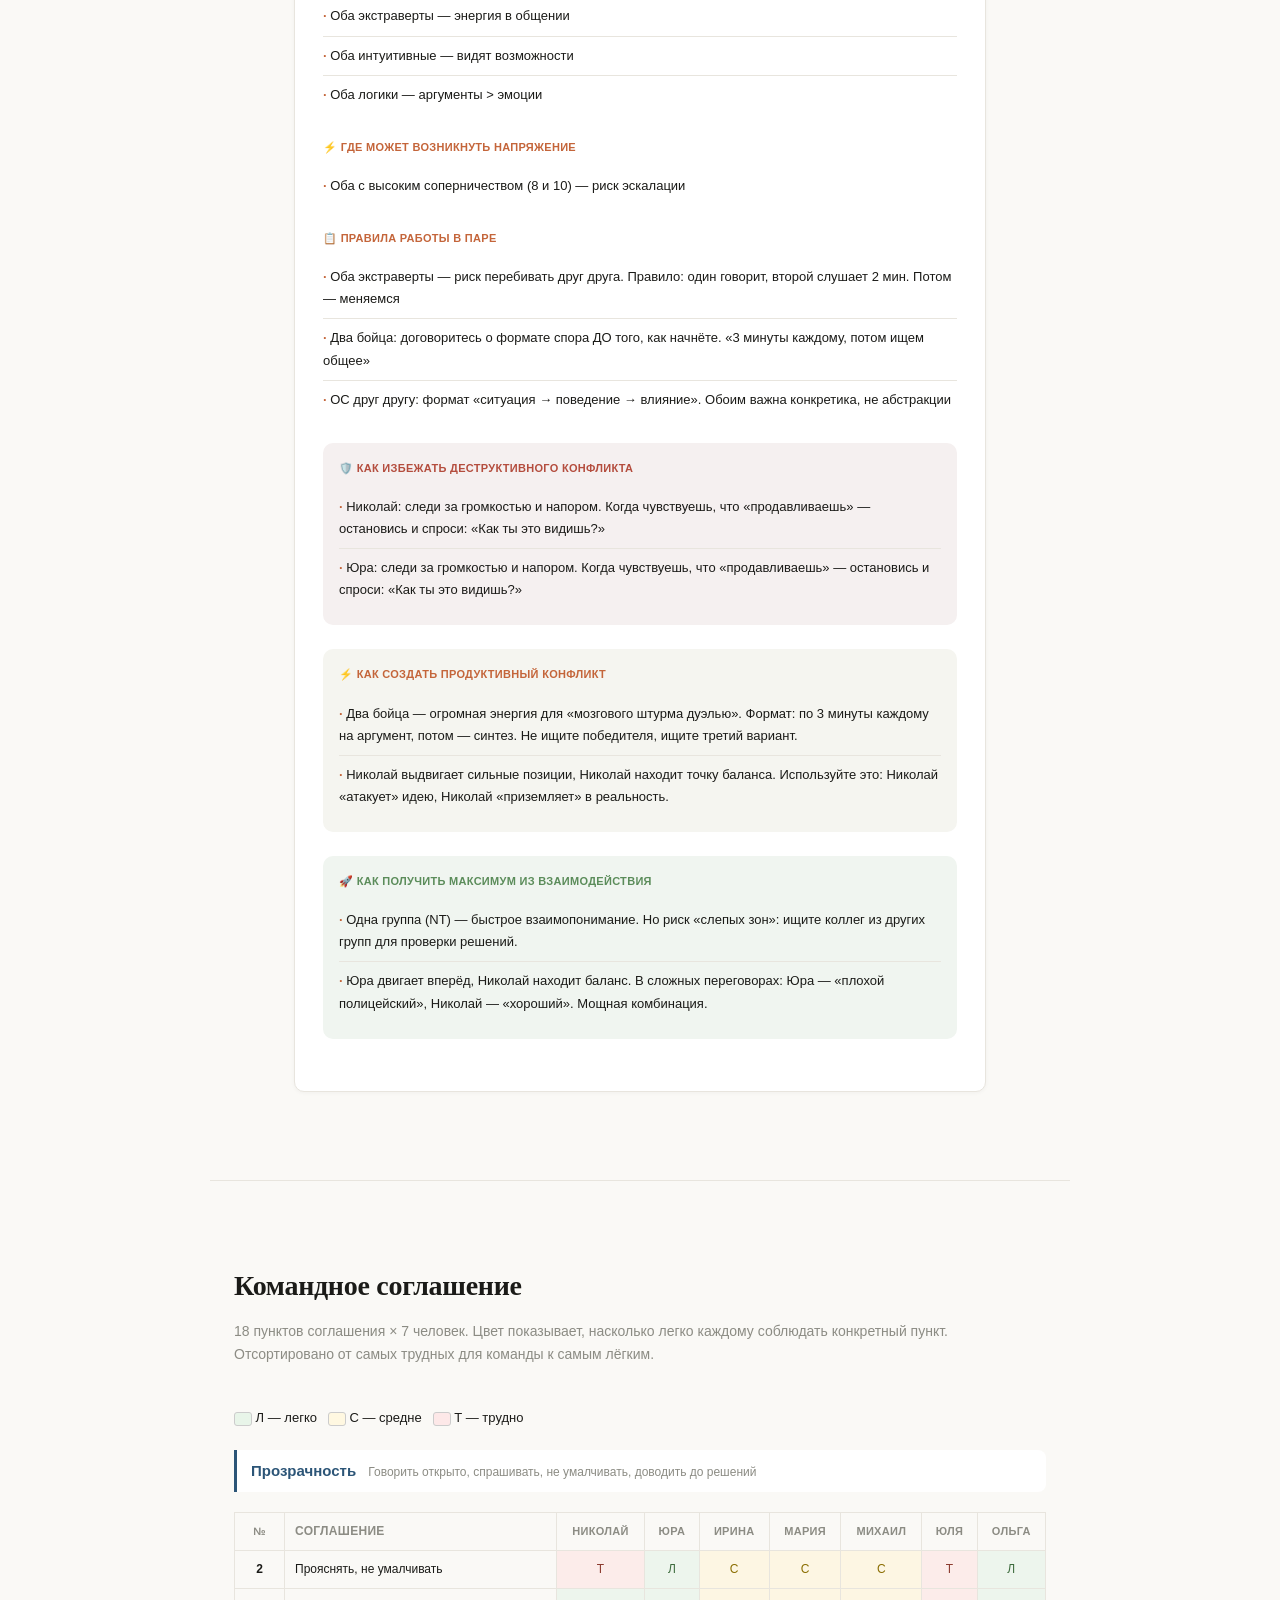
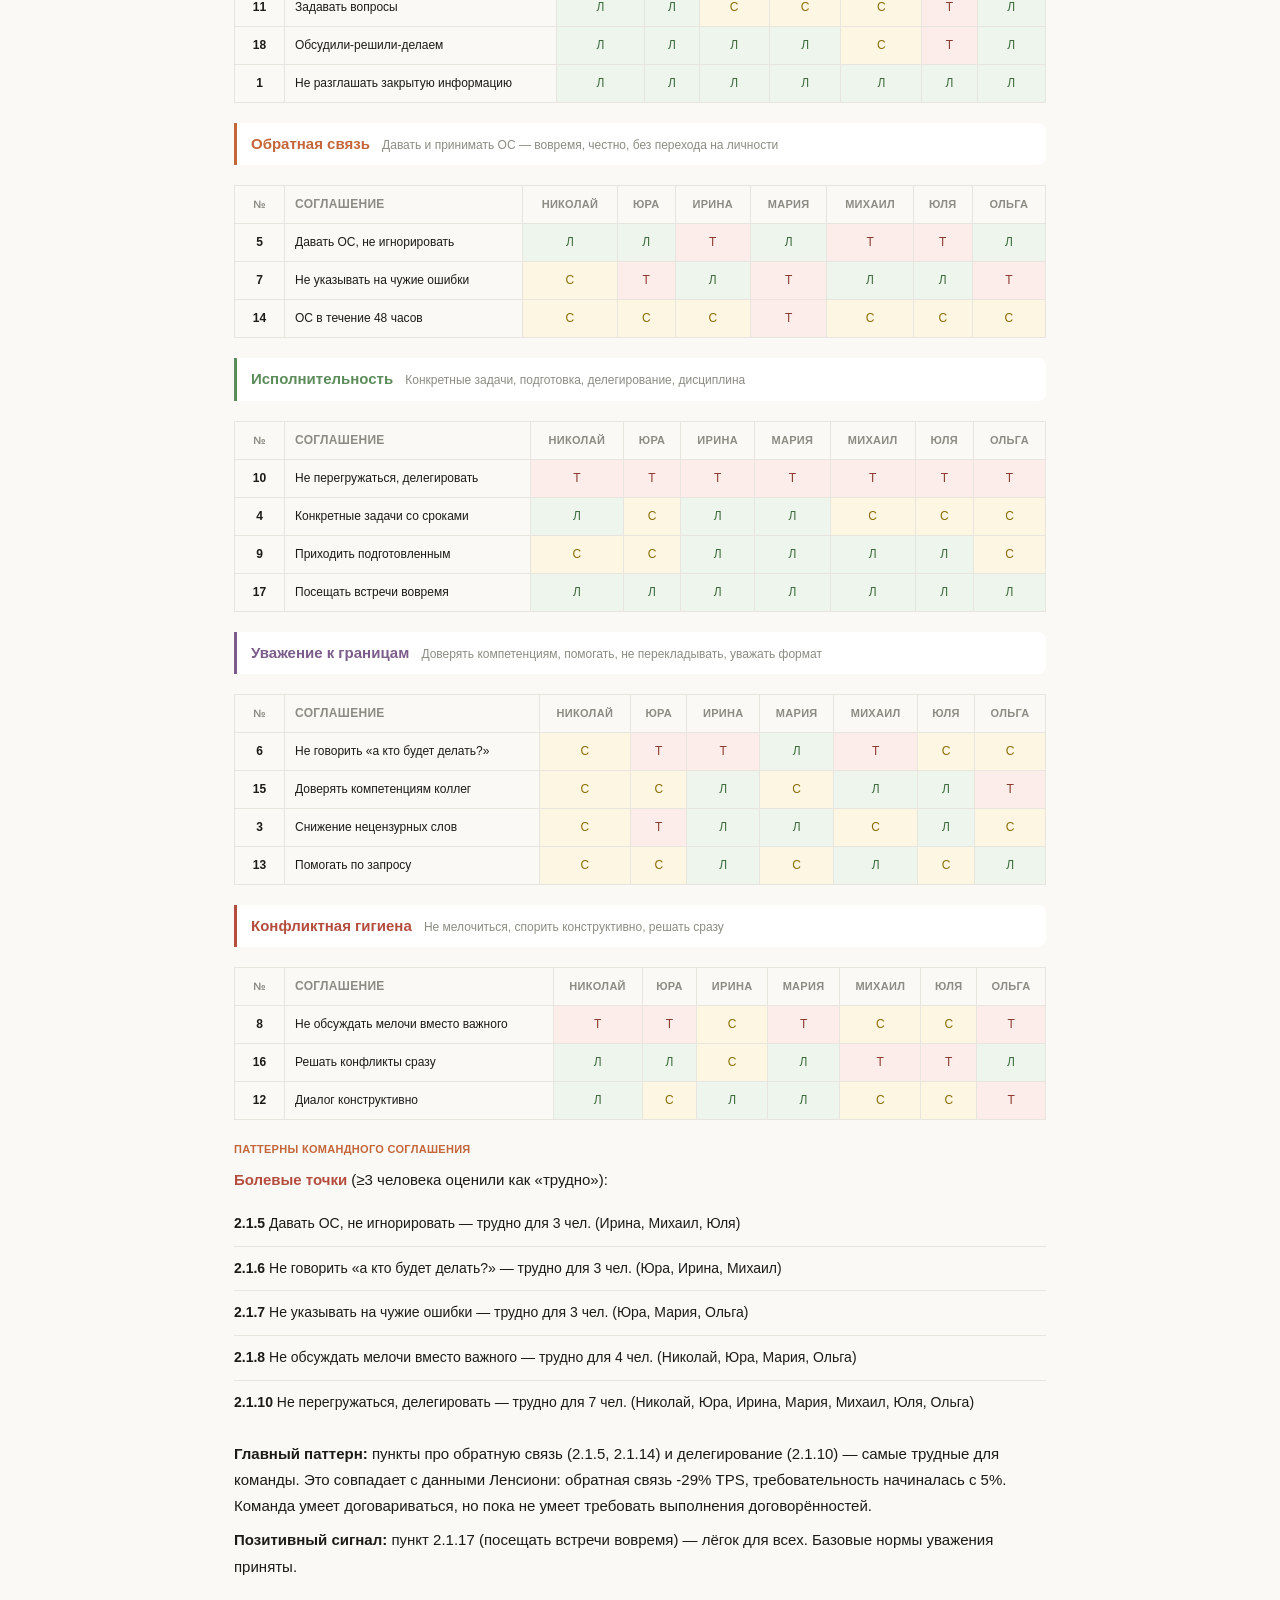
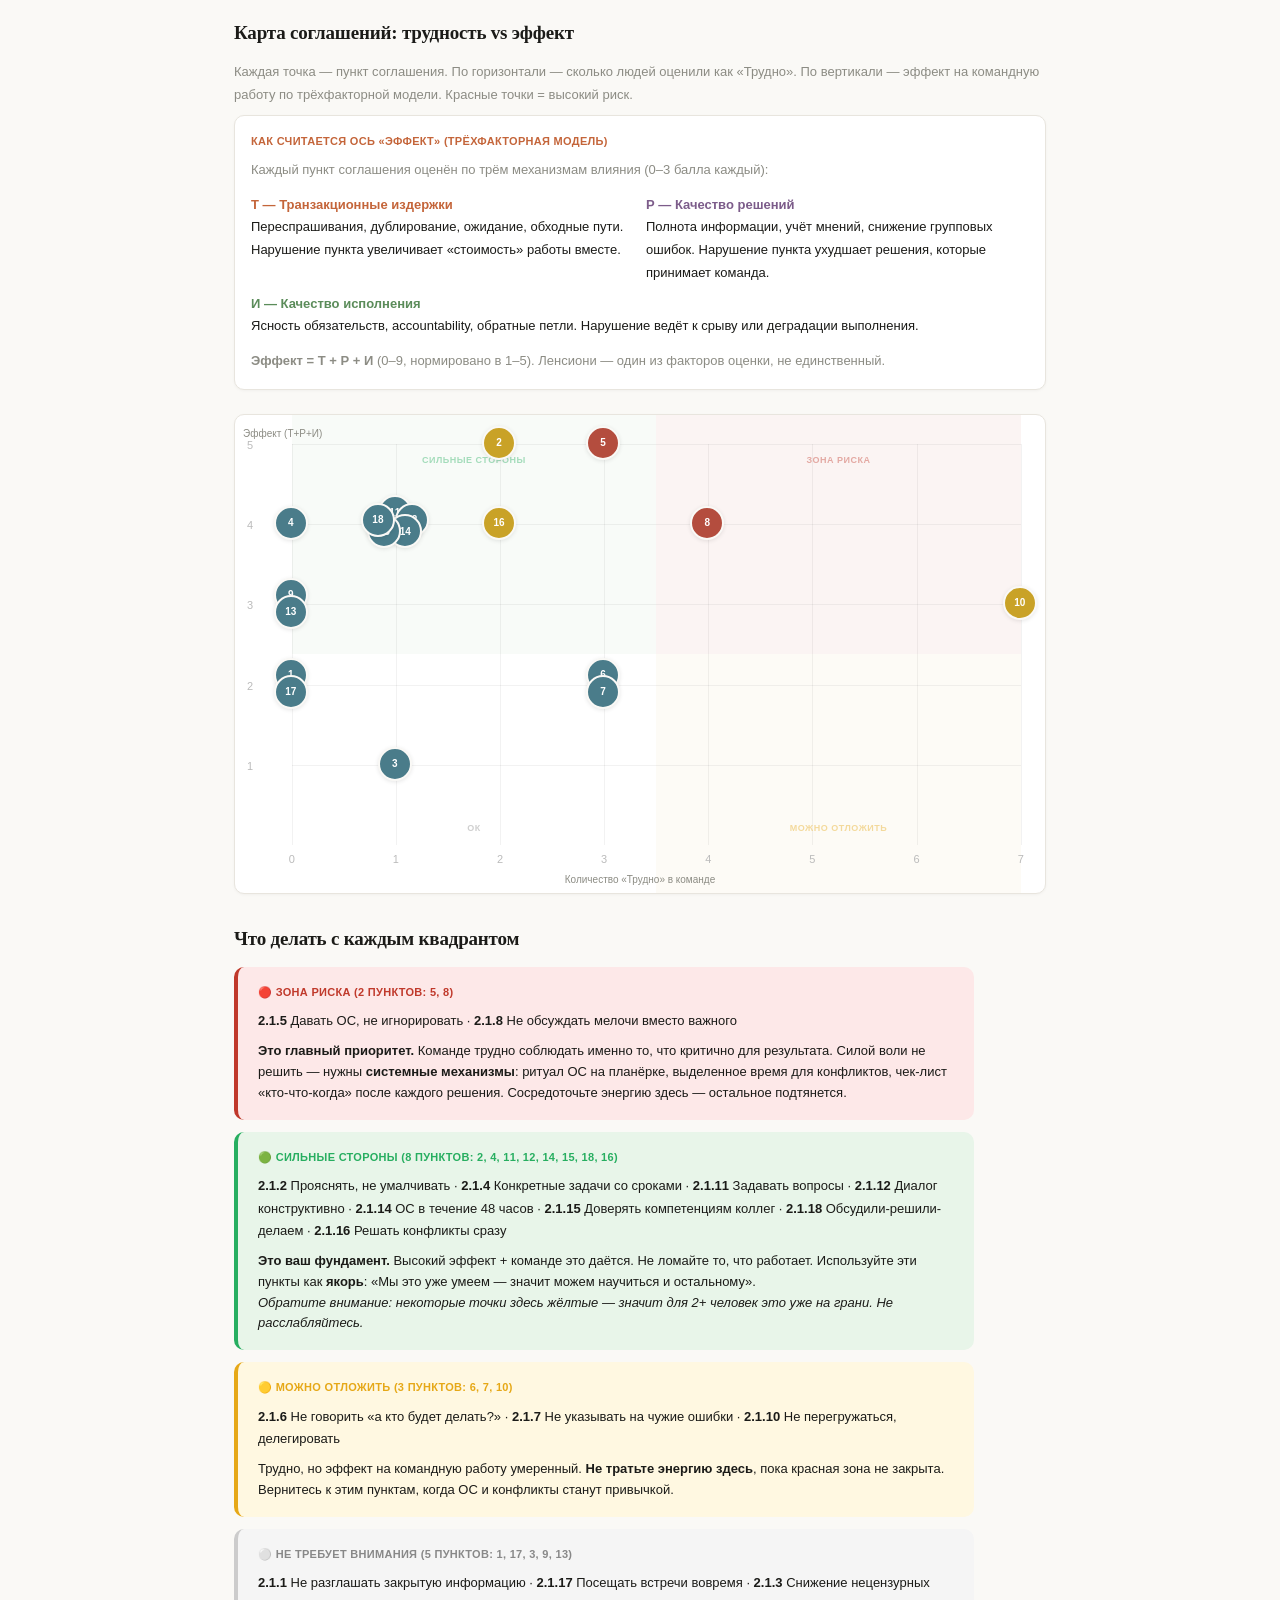
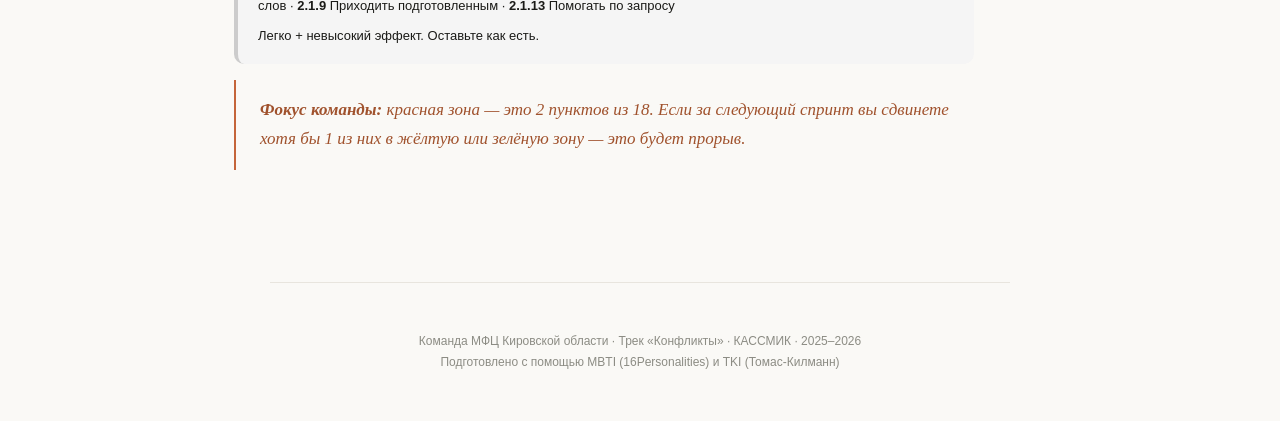
==== commit 2eaa8044: "Merge cards+narratives, add team summary, cluster agreements - Group narratives now appear before ca" ====
--- a/index.html
+++ b/index.html
@@ -84,8 +84,7 @@
 
   <div id="person-cards"></div>
 
-  <h3>Командный профиль</h3>
-  <div id="team-narrative"></div>
+  <div id="team-summary"></div>
 </section>
 
 <!-- §3 КОНФЛИКТНАЯ СОВМЕСТИМОСТЬ -->
